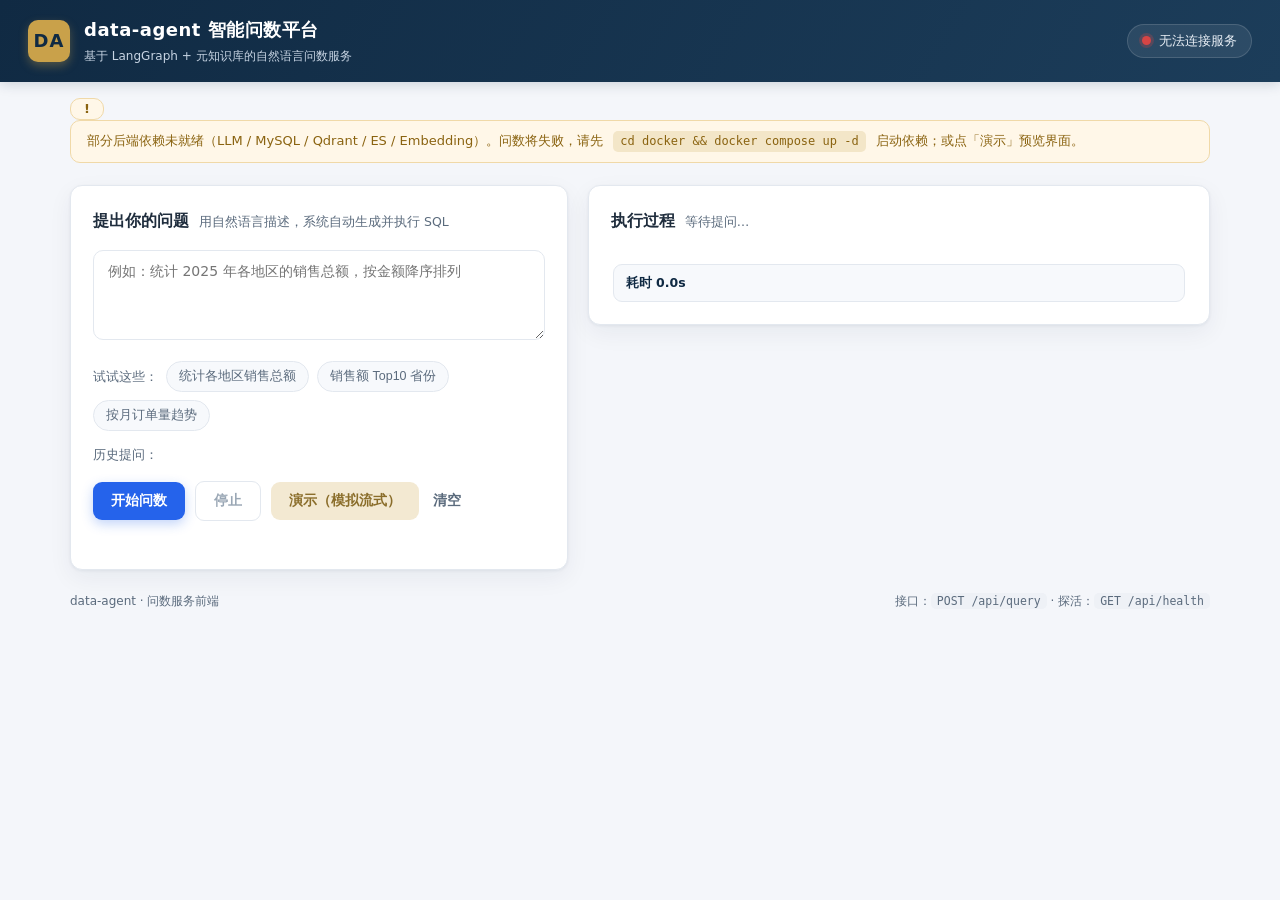
==== frontend/index.html @ 158ffd39 "feat: 前端第二轮精致化（历史/耗时/中止/导出/后端未就绪提示） 在首版问数控制台基础上新增： - 历史提问：localStorage 持久化最近 8 条，chips 一键回填，刷新不丢失 - " ====
<!DOCTYPE html>
<html lang="zh-CN">
<head>
  <meta charset="UTF-8" />
  <meta name="viewport" content="width=device-width, initial-scale=1.0" />
  <title>data-agent · 智能问数平台</title>
  <link rel="stylesheet" href="styles.css" />
</head>
<body>
  <!-- 顶栏：品牌 + 健康状态 -->
  <header class="topbar">
    <div class="brand">
      <span class="brand-mark">DA</span>
      <div class="brand-text">
        <h1>data-agent 智能问数平台</h1>
        <p>基于 LangGraph + 元知识库的自然语言问数服务</p>
      </div>
    </div>
    <div class="health" id="health" title="点击刷新依赖健康状态">
      <span class="health-dot" id="healthDot"></span>
      <span class="health-label" id="healthLabel">检测中…</span>
    </div>
  </header>

  <!-- 后端未就绪提示 -->
  <div class="backend-warn" id="backendWarn" hidden>
    <span class="bw-icon">!</span>
    <span>部分后端依赖未就绪（LLM / MySQL / Qdrant / ES / Embedding）。问数将失败，请先
      <code>cd docker &amp;&amp; docker compose up -d</code> 启动依赖；或点「演示」预览界面。</span>
  </div>

  <main class="layout">
    <!-- 左侧：问数输入 -->
    <section class="panel query-panel">
      <div class="panel-head">
        <h2>提出你的问题</h2>
        <span class="panel-sub">用自然语言描述，系统自动生成并执行 SQL</span>
      </div>

      <textarea id="queryInput" class="query-input"
        placeholder="例如：统计 2025 年各地区的销售总额，按金额降序排列"
        rows="4"></textarea>

      <div class="examples" id="examples">
        <span class="examples-title">试试这些：</span>
        <button class="chip" data-q="统计2025年各地区销售总额">统计各地区销售总额</button>
        <button class="chip" data-q="查询销售额最高的前10个省份">销售额 Top10 省份</button>
        <button class="chip" data-q="2025年每个月的订单量趋势">按月订单量趋势</button>
      </div>

      <div class="examples" id="historyBox" hidden>
        <span class="examples-title">历史提问：</span>
        <span class="chip-row" id="historyChips"></span>
      </div>

      <div class="actions">
        <button id="runBtn" class="btn btn-primary">开始问数</button>
        <button id="stopBtn" class="btn btn-stop" disabled>停止</button>
        <button id="demoBtn" class="btn btn-ghost" title="无需后端依赖，本地模拟一次完整流式过程">演示（模拟流式）</button>
        <button id="clearBtn" class="btn btn-link">清空</button>
      </div>
      <p class="hint" id="reqHint"></p>
    </section>

    <!-- 右侧：流式结果 -->
    <section class="panel result-panel">
      <div class="panel-head">
        <h2>执行过程</h2>
        <span class="panel-sub" id="phaseTag">等待提问…</span>
      </div>

      <!-- 阶段时间线 -->
      <ol class="timeline" id="timeline"></ol>

      <!-- 运行信息条：耗时 / 行数 -->
      <div class="runbar" id="runbar" hidden>
        <span id="elapsed">耗时 0.0s</span>
        <span id="rowCount"></span>
      </div>

      <!-- SQL 面板 -->
      <div class="block" id="sqlBlock" hidden>
        <div class="block-title">
          <span class="badge badge-sql">SQL</span> 生成的查询语句
          <span class="block-actions"><button class="btn btn-link btn-sm" id="copySql">复制 SQL</button></span>
        </div>
        <pre class="code"><code id="sqlCode"></code></pre>
      </div>

      <!-- 结果表格 -->
      <div class="block" id="resultBlock" hidden>
        <div class="block-title">
          <span class="badge badge-ok">结果</span> 查询结果
          <span class="block-actions">
            <button class="btn btn-link btn-sm" id="exportCsv">导出 CSV</button>
            <button class="btn btn-link btn-sm" id="exportJson">导出 JSON</button>
          </span>
        </div>
        <div class="table-wrap" id="resultTable"></div>
      </div>

      <!-- 错误提示 -->
      <div class="alert" id="errorAlert" hidden>
        <div class="alert-title" id="errorTitle">执行失败</div>
        <div class="alert-body" id="errorBody"></div>
      </div>
    </section>
  </main>

  <footer class="footer">
    <span>data-agent · 问数服务前端</span>
    <span class="footer-right">接口：<code>POST /api/query</code> · 探活：<code>GET /api/health</code></span>
  </footer>

  <script src="app.js"></script>
</body>
</html>
---- frontend/styles.css ----
/* ============================================================
   data-agent 前端样式 —— 商务风（深蓝主调 + 克制金色点缀）
   设计原则：留白充足、卡片化、层次清晰、克制的强调色
   ============================================================ */

:root {
  --navy: #102a43;          /* 深蓝主色 */
  --navy-2: #1c3d5a;
  --blue: #2563eb;          /* 链接/主操作蓝 */
  --blue-dark: #1d4fd0;
  --gold: #c9a14a;          /* 克制金色点缀 */
  --gold-soft: #f3e9d2;
  --bg: #f4f6fa;           /* 页面背景 */
  --card: #ffffff;
  --line: #e3e8ef;          /* 分隔线 */
  --text: #1f2d3d;
  --text-2: #5b6b7d;       /* 次级文字 */
  --text-3: #9aa7b5;       /* 弱文字 */
  --ok: #1f9d6b;           /* 成功绿 */
  --warn: #d98a00;         /* 警告橙 */
  --err: #d64545;          /* 错误红 */
  --radius: 12px;
  --shadow: 0 1px 3px rgba(16, 42, 67, 0.06), 0 8px 24px rgba(16, 42, 67, 0.06);
  font-family: "PingFang SC", "Microsoft YaHei", "Segoe UI", system-ui, -apple-system, sans-serif;
}

* { box-sizing: border-box; }

body {
  margin: 0;
  background: var(--bg);
  color: var(--text);
  line-height: 1.6;
  -webkit-font-smoothing: antialiased;
}

/* ---------- 顶栏 ---------- */
.topbar {
  display: flex;
  align-items: center;
  justify-content: space-between;
  padding: 16px 28px;
  background: linear-gradient(120deg, var(--navy) 0%, var(--navy-2) 100%);
  color: #fff;
  box-shadow: 0 2px 12px rgba(16, 42, 67, 0.18);
  position: sticky; top: 0; z-index: 20;
}
.brand { display: flex; align-items: center; gap: 14px; }
.brand-mark {
  width: 42px; height: 42px; border-radius: 10px;
  background: var(--gold);
  color: var(--navy);
  font-weight: 800; font-size: 18px;
  display: flex; align-items: center; justify-content: center;
  letter-spacing: 1px;
  box-shadow: 0 4px 10px rgba(201, 161, 74, 0.35);
}
.brand-text h1 { margin: 0; font-size: 18px; font-weight: 700; letter-spacing: .5px; }
.brand-text p { margin: 2px 0 0; font-size: 12px; color: #c7d4e3; }

.health {
  display: flex; align-items: center; gap: 8px;
  padding: 6px 14px; border-radius: 999px;
  background: rgba(255,255,255,0.08);
  border: 1px solid rgba(255,255,255,0.14);
  cursor: pointer; font-size: 13px; user-select: none;
  transition: background .2s;
}
.health:hover { background: rgba(255,255,255,0.14); }
.health-dot {
  width: 9px; height: 9px; border-radius: 50%;
  background: #9aa7b5; transition: background .3s;
}
.health.ok    .health-dot { background: var(--ok); box-shadow: 0 0 0 3px rgba(31,157,107,.28); }
.health.warn  .health-dot { background: var(--warn); box-shadow: 0 0 0 3px rgba(217,138,0,.25); }
.health.err   .health-dot { background: var(--err); box-shadow: 0 0 0 3px rgba(214,69,69,.25); }
.health-label { color: #e8eef5; }

/* ---------- 后端未就绪提示 ---------- */
.backend-warn {
  max-width: 1180px; margin: 16px auto 0; padding: 0 20px;
}
.backend-warn > span {
  display: flex; align-items: center; gap: 10px;
  background: #fff7e8; border: 1px solid #f0d9a8;
  color: #8a6310; border-radius: 10px;
  padding: 10px 16px; font-size: 13px;
}
.backend-warn code {
  background: #f3e6c8; padding: 1px 7px; border-radius: 5px;
  font-family: Consolas, monospace; font-size: 12px;
}
.bw-icon {
  flex: 0 0 auto; width: 20px; height: 20px; border-radius: 50%;
  background: var(--warn); color: #fff; font-weight: 800;
  display: flex; align-items: center; justify-content: center; font-size: 13px;
}

/* ---------- 布局 ---------- */
.layout {
  max-width: 1180px;
  margin: 22px auto;
  padding: 0 20px;
  display: grid;
  grid-template-columns: 1fr 1.25fr;
  gap: 20px;
  align-items: start;
}
@media (max-width: 920px) {
  .layout { grid-template-columns: 1fr; }
}

.panel {
  background: var(--card);
  border: 1px solid var(--line);
  border-radius: var(--radius);
  box-shadow: var(--shadow);
  padding: 22px;
}
.panel-head { margin-bottom: 16px; display: flex; align-items: baseline; gap: 10px; }
.panel-head h2 { margin: 0; font-size: 16px; font-weight: 700; }
.panel-sub { font-size: 12.5px; color: var(--text-2); }

/* ---------- 查询输入 ---------- */
.query-input {
  width: 100%;
  border: 1px solid var(--line);
  border-radius: 10px;
  padding: 12px 14px;
  font-size: 14px;
  resize: vertical;
  color: var(--text);
  outline: none;
  transition: border-color .2s, box-shadow .2s;
  font-family: inherit;
}
.query-input:focus {
  border-color: var(--blue);
  box-shadow: 0 0 0 3px rgba(37,99,235,.15);
}

.examples { margin: 14px 0 4px; display: flex; flex-wrap: wrap; gap: 8px; align-items: center; }
.examples-title { font-size: 12.5px; color: var(--text-2); }
.chip-row { display: flex; flex-wrap: wrap; gap: 8px; }
.chip {
  border: 1px solid var(--line);
  background: #f7f9fc;
  color: var(--text-2);
  padding: 6px 12px; border-radius: 999px;
  font-size: 12.5px; cursor: pointer;
  transition: all .15s;
}
.chip:hover { border-color: var(--blue); color: var(--blue); background: #eef3ff; }

.actions { margin-top: 16px; display: flex; align-items: center; gap: 10px; flex-wrap: wrap; }
.btn {
  border: none; border-radius: 9px; cursor: pointer;
  font-size: 14px; font-weight: 600; padding: 10px 18px;
  transition: transform .05s, background .2s, box-shadow .2s;
  font-family: inherit;
}
.btn:active { transform: translateY(1px); }
.btn-primary { background: var(--blue); color: #fff; box-shadow: 0 4px 12px rgba(37,99,235,.28); }
.btn-primary:hover { background: var(--blue-dark); }
.btn-primary:disabled { background: #9fb6e6; cursor: not-allowed; box-shadow: none; }
.btn-stop { background: #fff; color: var(--err); border: 1px solid #f0caca; }
.btn-stop:hover:not(:disabled) { background: #fdeeee; }
.btn-stop:disabled { color: var(--text-3); border-color: var(--line); cursor: not-allowed; }
.btn-ghost { background: var(--gold-soft); color: #8a6d2a; }
.btn-ghost:hover { background: #ecdcb8; }
.btn-link { background: transparent; color: var(--text-2); padding-left: 4px; padding-right: 4px; }
.btn-link:hover { color: var(--blue); }
.btn-sm { font-size: 12px; padding: 5px 10px; }

.hint { margin: 10px 0 0; font-size: 12px; color: var(--text-2); min-height: 16px; }
.hint.err { color: var(--err); }

/* ---------- 阶段时间线 ---------- */
.timeline {
  list-style: none; margin: 0 0 6px; padding: 4px 0 4px 6px;
  position: relative;
}
.timeline::before {
  content: ""; position: absolute;
  left: 14px; top: 14px; bottom: 14px;
  width: 2px; background: var(--line);
}
.step {
  position: relative;
  display: flex; align-items: center; gap: 12px;
  padding: 9px 6px;
  color: var(--text-3);
  font-size: 13.5px;
  transition: color .25s;
}
.step .dot {
  width: 16px; height: 16px; border-radius: 50%;
  background: #fff; border: 2px solid var(--line);
  z-index: 1; flex: 0 0 auto;
  transition: all .25s;
}
.step .label { flex: 1; }
.step .time { font-size: 11.5px; color: #aab4c0; }

.step.done { color: var(--text); }
.step.done .dot { background: var(--ok); border-color: var(--ok); }
.step.active { color: var(--navy); font-weight: 600; }
.step.active .dot {
  background: var(--blue); border-color: var(--blue);
  box-shadow: 0 0 0 4px rgba(37,99,235,.18);
  animation: pulse 1.1s infinite;
}
@keyframes pulse {
  0%,100% { box-shadow: 0 0 0 4px rgba(37,99,235,.18); }
  50%     { box-shadow: 0 0 0 7px rgba(37,99,235,.08); }
}
.step.error .dot { background: var(--err); border-color: var(--err); }
.step.error { color: var(--err); }

/* ---------- 运行信息条 ---------- */
.runbar {
  display: flex; gap: 16px; align-items: center;
  margin: 6px 2px 0; padding: 8px 12px;
  background: #f7f9fc; border: 1px solid var(--line); border-radius: 9px;
  font-size: 12.5px; color: var(--text-2);
}
.runbar #elapsed { font-variant-numeric: tabular-nums; font-weight: 600; color: var(--navy); }
.runbar #rowCount { color: var(--text-2); }

/* ---------- 代码 / 结果块 ---------- */
.block { margin-top: 18px; }
.block-title {
  display: flex; align-items: center; gap: 8px;
  font-size: 13.5px; font-weight: 600; margin-bottom: 8px;
}
.block-actions { margin-left: auto; }
.badge {
  font-size: 11px; font-weight: 700; padding: 2px 8px; border-radius: 6px;
  letter-spacing: .5px;
}
.badge-sql { background: #eef3ff; color: var(--blue); }
.badge-ok  { background: #e6f6ef; color: var(--ok); }

.code {
  background: #0f1f33; color: #e6edf6;
  border-radius: 10px; padding: 14px 16px;
  overflow-x: auto; font-size: 13px; line-height: 1.55;
  margin: 0;
  font-family: "JetBrains Mono", "Fira Code", Consolas, "Courier New", monospace;
}
.code code { white-space: pre; }

/* ---------- 结果表格 ---------- */
.table-wrap { overflow-x: auto; border: 1px solid var(--line); border-radius: 10px; }
table.result {
  border-collapse: collapse; width: 100%; font-size: 13px;
}
table.result th, table.result td {
  padding: 10px 14px; text-align: left;
  border-bottom: 1px solid var(--line);
  white-space: nowrap;
}
table.result th {
  background: #f7f9fc; color: var(--text-2); font-weight: 600;
  position: sticky; top: 0;
}
table.result tbody tr:hover { background: #fafbfe; }
table.result tbody tr:last-child td { border-bottom: none; }
.cell-num { text-align: right; font-variant-numeric: tabular-nums; font-weight: 600; }

/* ---------- 错误提示 ---------- */
.alert {
  margin-top: 18px;
  border: 1px solid #f2c9c9; background: #fdeeee;
  border-radius: 10px; padding: 14px 16px;
}
.alert-title { font-weight: 700; color: var(--err); margin-bottom: 4px; }
.alert-body { font-size: 13px; color: #8a3b3b; white-space: pre-wrap; }

/* ---------- 页脚 ---------- */
.footer {
  max-width: 1180px; margin: 10px auto 30px; padding: 0 20px;
  display: flex; justify-content: space-between; flex-wrap: wrap; gap: 8px;
  font-size: 12px; color: var(--text-2);
}
.footer code {
  background: #eef1f6; padding: 1px 6px; border-radius: 5px;
  font-family: Consolas, monospace; font-size: 11.5px;
}
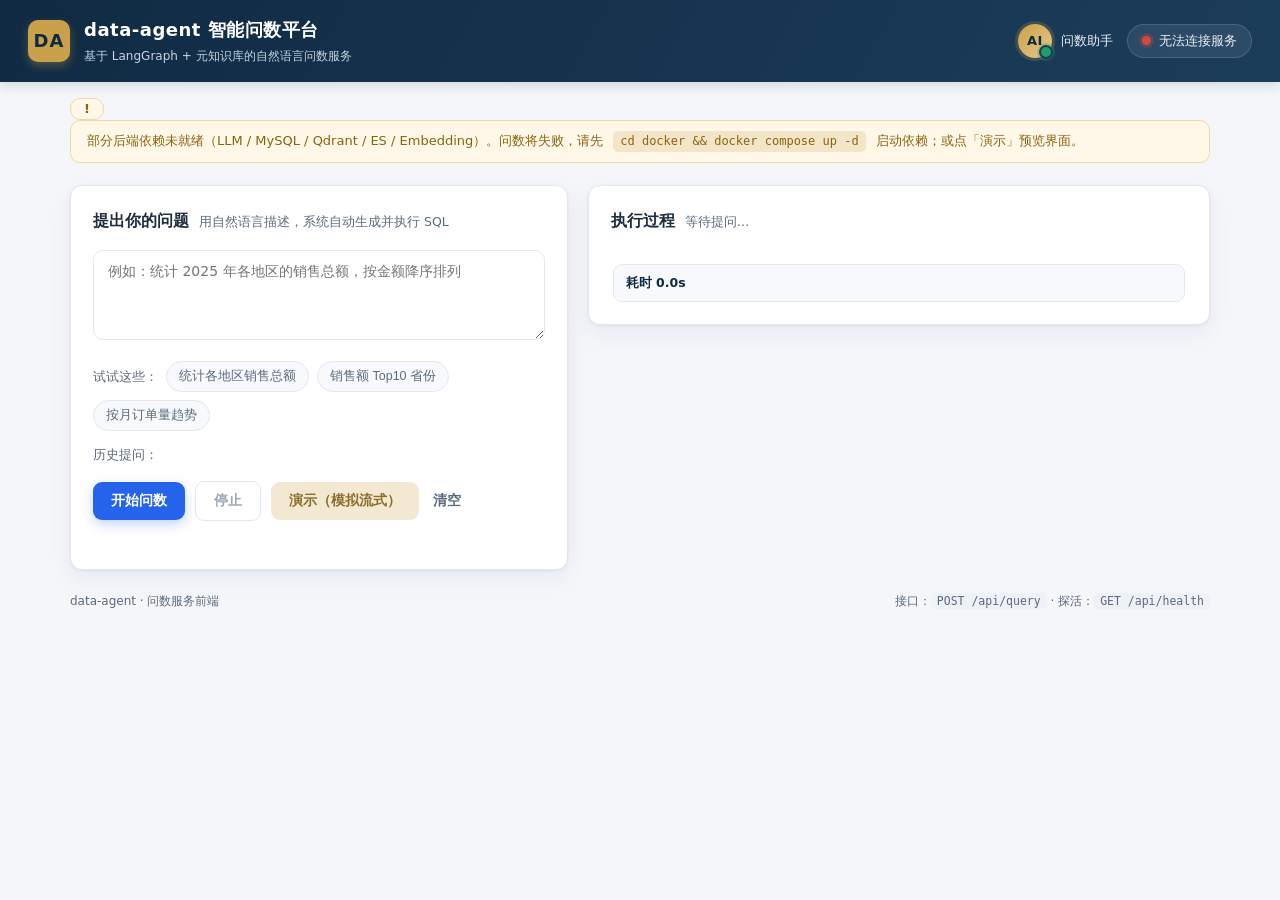
==== commit d78cb7f8: "perf/robustness: 企业级优化四线（健康防崩/耗时埋点/CI/数字人占位） A 后端健壮性：check_health 新增 _client_ok 守卫，qdrant/es/embeddi" ====
--- a/frontend/index.html
+++ b/frontend/index.html
@@ -16,9 +16,16 @@
         <p>基于 LangGraph + 元知识库的自然语言问数服务</p>
       </div>
     </div>
-    <div class="health" id="health" title="点击刷新依赖健康状态">
-      <span class="health-dot" id="healthDot"></span>
-      <span class="health-label" id="healthLabel">检测中…</span>
+    <div class="topbar-right">
+      <!-- 数字人助手占位：后续可替换为真实数字人组件（如 avatarsdk / 视频数字人） -->
+      <div class="assistant" id="assistant" title="AI 问数助手（数字人占位）">
+        <span class="assistant-avatar">AI</span>
+        <span class="assistant-text">问数助手</span>
+      </div>
+      <div class="health" id="health" title="点击刷新依赖健康状态">
+        <span class="health-dot" id="healthDot"></span>
+        <span class="health-label" id="healthLabel">检测中…</span>
+      </div>
     </div>
   </header>
 
--- a/frontend/styles.css
+++ b/frontend/styles.css
@@ -76,6 +76,35 @@
 .health.err   .health-dot { background: var(--err); box-shadow: 0 0 0 3px rgba(214,69,69,.25); }
 .health-label { color: #e8eef5; }
 
+/* ---------- 顶栏右侧组合（健康 + 数字人助手） ---------- */
+.topbar-right { display: flex; align-items: center; gap: 14px; }
+
+/* 数字人助手占位：圆形头像 + 在线脉冲点，后续可替换为真实数字人组件 */
+.assistant { display: flex; align-items: center; gap: 9px; user-select: none; }
+.assistant-avatar {
+  position: relative;
+  width: 34px; height: 34px; border-radius: 50%;
+  background: linear-gradient(135deg, var(--gold) 0%, #e7c987 100%);
+  color: var(--navy); font-weight: 800; font-size: 13px; letter-spacing: .5px;
+  display: flex; align-items: center; justify-content: center;
+  box-shadow: 0 0 0 3px rgba(201,161,74,.22);
+}
+.assistant-avatar::after {
+  content: ""; position: absolute; right: -1px; bottom: -1px;
+  width: 10px; height: 10px; border-radius: 50%;
+  background: var(--ok); border: 2px solid var(--navy-2);
+  box-shadow: 0 0 0 2px rgba(31,157,107,.3);
+  animation: livePulse 1.8s infinite;
+}
+@keyframes livePulse {
+  0%,100% { box-shadow: 0 0 0 2px rgba(31,157,107,.3); }
+  50%     { box-shadow: 0 0 0 5px rgba(31,157,107,.08); }
+}
+.assistant-text { font-size: 12.5px; color: #e8eef5; }
+@media (max-width: 560px) {
+  .assistant-text { display: none; }
+}
+
 /* ---------- 后端未就绪提示 ---------- */
 .backend-warn {
   max-width: 1180px; margin: 16px auto 0; padding: 0 20px;
@@ -201,6 +230,12 @@
 }
 .step .label { flex: 1; }
 .step .time { font-size: 11.5px; color: #aab4c0; }
+.step .dur {
+  font-size: 11px; color: var(--gold, #b8893b); font-weight: 600;
+  opacity: 0; transition: opacity .2s ease; white-space: nowrap;
+}
+.step .dur.show { opacity: 1; }
+.step.done .dur.show, .step.active .dur.show { opacity: 1; }
 
 .step.done { color: var(--text); }
 .step.done .dot { background: var(--ok); border-color: var(--ok); }
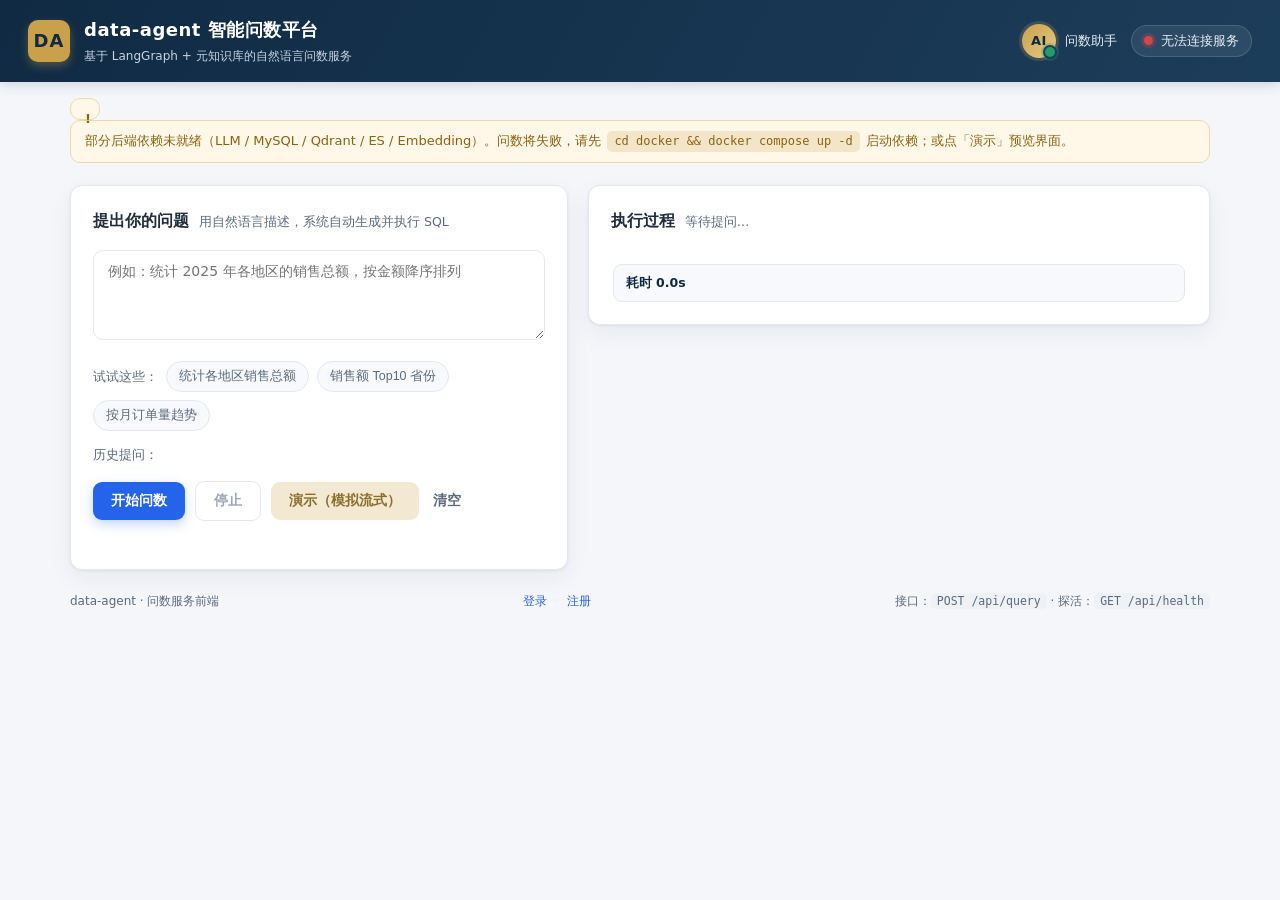
==== commit 8da0cc1f: "feat(ui): 新增商务风登录/注册页面，与控制台视觉一致 - 新建 frontend/login.html、register.html、auth.css、auth.js：左右分栏布局（左品牌展示" ====
--- a/frontend/index.html
+++ b/frontend/index.html
@@ -116,6 +116,11 @@
 
   <footer class="footer">
     <span>data-agent · 问数服务前端</span>
+    <span class="footer-auth">
+      <a class="link" href="/ui/login.html">登录</a>
+      <span class="sep">·</span>
+      <a class="link" href="/ui/register.html">注册</a>
+    </span>
     <span class="footer-right">接口：<code>POST /api/query</code> · 探活：<code>GET /api/health</code></span>
   </footer>
 
--- a/frontend/styles.css
+++ b/frontend/styles.css
@@ -60,21 +60,24 @@
 
 .health {
   display: flex; align-items: center; gap: 8px;
-  padding: 6px 14px; border-radius: 999px;
+  padding: 5px 12px; border-radius: 999px;
   background: rgba(255,255,255,0.08);
   border: 1px solid rgba(255,255,255,0.14);
-  cursor: pointer; font-size: 13px; user-select: none;
+  cursor: pointer; font-size: 12.5px; user-select: none;
   transition: background .2s;
+  white-space: nowrap;          /* 防止「服务响应超时」这类长文案在药丸内折行 */
+  flex-shrink: 0;               /* 顶栏拥挤时不被压缩 */
 }
 .health:hover { background: rgba(255,255,255,0.14); }
 .health-dot {
   width: 9px; height: 9px; border-radius: 50%;
   background: #9aa7b5; transition: background .3s;
+  flex-shrink: 0;
 }
 .health.ok    .health-dot { background: var(--ok); box-shadow: 0 0 0 3px rgba(31,157,107,.28); }
 .health.warn  .health-dot { background: var(--warn); box-shadow: 0 0 0 3px rgba(217,138,0,.25); }
 .health.err   .health-dot { background: var(--err); box-shadow: 0 0 0 3px rgba(214,69,69,.25); }
-.health-label { color: #e8eef5; }
+.health-label { color: #e8eef5; white-space: nowrap; }
 
 /* ---------- 顶栏右侧组合（健康 + 数字人助手） ---------- */
 .topbar-right { display: flex; align-items: center; gap: 14px; }
@@ -110,19 +113,25 @@
   max-width: 1180px; margin: 16px auto 0; padding: 0 20px;
 }
 .backend-warn > span {
-  display: flex; align-items: center; gap: 10px;
+  display: block;
   background: #fff7e8; border: 1px solid #f0d9a8;
   color: #8a6310; border-radius: 10px;
-  padding: 10px 16px; font-size: 13px;
+  padding: 10px 14px; font-size: 13px;
+  line-height: 1.6;
 }
 .backend-warn code {
+  display: inline-block;
   background: #f3e6c8; padding: 1px 7px; border-radius: 5px;
   font-family: Consolas, monospace; font-size: 12px;
+  white-space: nowrap; vertical-align: middle;
+  margin: 0 2px;
 }
 .bw-icon {
-  flex: 0 0 auto; width: 20px; height: 20px; border-radius: 50%;
+  display: inline-flex; vertical-align: middle;
+  width: 20px; height: 20px; border-radius: 50%;
   background: var(--warn); color: #fff; font-weight: 800;
-  display: flex; align-items: center; justify-content: center; font-size: 13px;
+  align-items: center; justify-content: center; font-size: 13px;
+  margin-right: 8px; flex: 0 0 auto;
 }
 
 /* ---------- 布局 ---------- */
@@ -131,7 +140,8 @@
   margin: 22px auto;
   padding: 0 20px;
   display: grid;
-  grid-template-columns: 1fr 1.25fr;
+  /* 双栏最小宽度保护：避免左侧输入区/右侧结果区被压到标题折行 */
+  grid-template-columns: minmax(300px, 1fr) minmax(380px, 1.25fr);
   gap: 20px;
   align-items: start;
 }
@@ -146,8 +156,11 @@
   box-shadow: var(--shadow);
   padding: 22px;
 }
-.panel-head { margin-bottom: 16px; display: flex; align-items: baseline; gap: 10px; }
-.panel-head h2 { margin: 0; font-size: 16px; font-weight: 700; }
+.panel-head {
+  margin-bottom: 16px; display: flex; align-items: baseline;
+  gap: 10px; flex-wrap: wrap;
+}
+.panel-head h2 { margin: 0; font-size: 16px; font-weight: 700; white-space: nowrap; }
 .panel-sub { font-size: 12.5px; color: var(--text-2); }
 
 /* ---------- 查询输入 ---------- */
@@ -200,6 +213,8 @@
 .btn-link { background: transparent; color: var(--text-2); padding-left: 4px; padding-right: 4px; }
 .btn-link:hover { color: var(--blue); }
 .btn-sm { font-size: 12px; padding: 5px 10px; }
+.link { color: var(--blue); text-decoration: none; transition: color .15s; }
+.link:hover { text-decoration: underline; color: var(--blue-dark); }
 
 .hint { margin: 10px 0 0; font-size: 12px; color: var(--text-2); min-height: 16px; }
 .hint.err { color: var(--err); }
@@ -310,7 +325,7 @@
   border-radius: 10px; padding: 14px 16px;
 }
 .alert-title { font-weight: 700; color: var(--err); margin-bottom: 4px; }
-.alert-body { font-size: 13px; color: #8a3b3b; white-space: pre-wrap; }
+.alert-body { font-size: 13px; color: #8a3b3b; white-space: pre-wrap; word-break: break-word; line-height: 1.55; }
 
 /* ---------- 页脚 ---------- */
 .footer {
@@ -318,6 +333,8 @@
   display: flex; justify-content: space-between; flex-wrap: wrap; gap: 8px;
   font-size: 12px; color: var(--text-2);
 }
+.footer-auth { display: inline-flex; align-items: center; gap: 8px; }
+.footer-auth .sep { color: var(--line); }
 .footer code {
   background: #eef1f6; padding: 1px 6px; border-radius: 5px;
   font-family: Consolas, monospace; font-size: 11.5px;
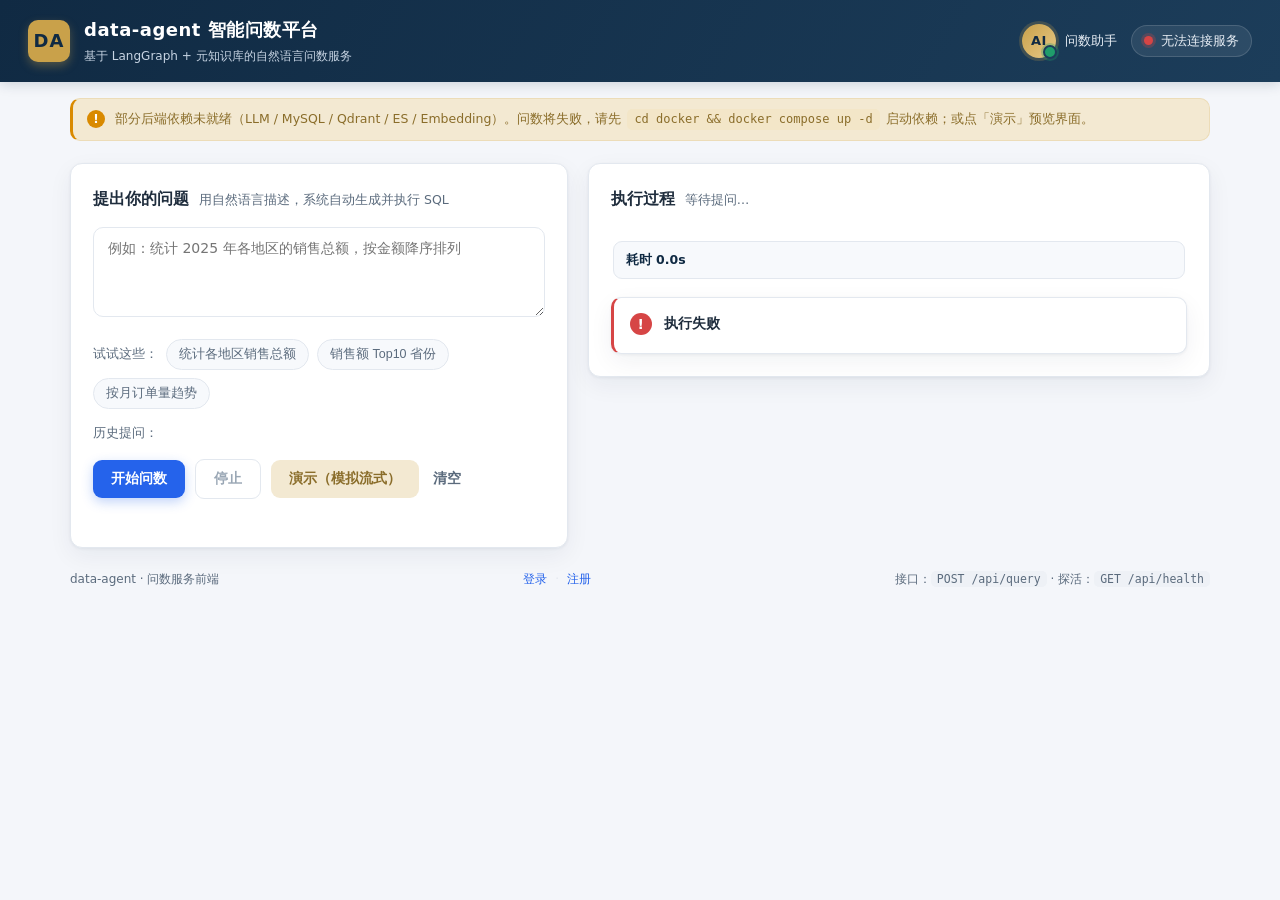
==== commit d2cce913: "refactor(frontend): 商务风精致化错误提示与后端未就绪提示 - 错误提示改为白底卡片 + 左侧细红条 + 图标 + 一句话结论，长技术细节（base_url/代理变量等）折叠为可展开" ====
--- a/frontend/index.html
+++ b/frontend/index.html
@@ -29,11 +29,13 @@
     </div>
   </header>
 
-  <!-- 后端未就绪提示 -->
+  <!-- 后端未就绪提示（轻量商务风：左侧橙条卡片 + 内联图标） -->
   <div class="backend-warn" id="backendWarn" hidden>
-    <span class="bw-icon">!</span>
-    <span>部分后端依赖未就绪（LLM / MySQL / Qdrant / ES / Embedding）。问数将失败，请先
-      <code>cd docker &amp;&amp; docker compose up -d</code> 启动依赖；或点「演示」预览界面。</span>
+    <div class="bw-inner">
+      <span class="bw-icon">!</span>
+      <span class="bw-text">部分后端依赖未就绪（LLM / MySQL / Qdrant / ES / Embedding）。问数将失败，请先
+        <code>cd docker &amp;&amp; docker compose up -d</code> 启动依赖；或点「演示」预览界面。</span>
+    </div>
   </div>
 
   <main class="layout">
@@ -106,10 +108,17 @@
         <div class="table-wrap" id="resultTable"></div>
       </div>
 
-      <!-- 错误提示 -->
+      <!-- 错误提示（精致商务风：白底卡片 + 左侧细红条 + 图标 + 一句话结论 + 可折叠技术详情） -->
       <div class="alert" id="errorAlert" hidden>
-        <div class="alert-title" id="errorTitle">执行失败</div>
-        <div class="alert-body" id="errorBody"></div>
+        <span class="alert-icon">!</span>
+        <div class="alert-main">
+          <div class="alert-title" id="errorTitle">执行失败</div>
+          <div class="alert-msg" id="errorMsg"></div>
+          <details class="alert-detail" id="errorDetail" hidden>
+            <summary>查看技术详情</summary>
+            <pre id="errorBody"></pre>
+          </details>
+        </div>
       </div>
     </section>
   </main>
--- a/frontend/styles.css
+++ b/frontend/styles.css
@@ -108,30 +108,32 @@
   .assistant-text { display: none; }
 }
 
-/* ---------- 后端未就绪提示 ---------- */
+/* ---------- 后端未就绪提示（轻量商务风） ---------- */
 .backend-warn {
   max-width: 1180px; margin: 16px auto 0; padding: 0 20px;
 }
-.backend-warn > span {
-  display: block;
-  background: #fff7e8; border: 1px solid #f0d9a8;
-  color: #8a6310; border-radius: 10px;
-  padding: 10px 14px; font-size: 13px;
-  line-height: 1.6;
-}
-.backend-warn code {
+.bw-inner {
+  display: flex; align-items: flex-start; gap: 10px;
+  background: var(--gold-soft);
+  border: 1px solid #ecdcb8;
+  border-left: 3px solid var(--warn);
+  color: #8a6d2a; border-radius: 10px;
+  padding: 10px 14px; font-size: 12.5px; line-height: 1.55;
+}
+.bw-icon {
+  flex: 0 0 auto;
+  width: 18px; height: 18px; border-radius: 50%;
+  background: var(--warn); color: #fff; font-weight: 800;
+  display: flex; align-items: center; justify-content: center; font-size: 12px;
+  margin-top: 1px;
+}
+.bw-text { flex: 1; min-width: 0; }
+.bw-text code {
   display: inline-block;
   background: #f3e6c8; padding: 1px 7px; border-radius: 5px;
   font-family: Consolas, monospace; font-size: 12px;
   white-space: nowrap; vertical-align: middle;
   margin: 0 2px;
-}
-.bw-icon {
-  display: inline-flex; vertical-align: middle;
-  width: 20px; height: 20px; border-radius: 50%;
-  background: var(--warn); color: #fff; font-weight: 800;
-  align-items: center; justify-content: center; font-size: 13px;
-  margin-right: 8px; flex: 0 0 auto;
 }
 
 /* ---------- 布局 ---------- */
@@ -318,14 +320,39 @@
 table.result tbody tr:last-child td { border-bottom: none; }
 .cell-num { text-align: right; font-variant-numeric: tabular-nums; font-weight: 600; }
 
-/* ---------- 错误提示 ---------- */
+/* ---------- 错误提示（精致商务风：白底卡片 + 左侧细红条 + 图标 + 一句话结论） ---------- */
 .alert {
   margin-top: 18px;
-  border: 1px solid #f2c9c9; background: #fdeeee;
+  display: flex; gap: 12px;
+  background: #fff;
+  border: 1px solid var(--line);
+  border-left: 3px solid var(--err);
   border-radius: 10px; padding: 14px 16px;
-}
-.alert-title { font-weight: 700; color: var(--err); margin-bottom: 4px; }
-.alert-body { font-size: 13px; color: #8a3b3b; white-space: pre-wrap; word-break: break-word; line-height: 1.55; }
+  box-shadow: var(--shadow);
+}
+.alert-icon {
+  flex: 0 0 auto;
+  width: 22px; height: 22px; border-radius: 50%;
+  background: var(--err); color: #fff; font-weight: 800;
+  display: flex; align-items: center; justify-content: center;
+  font-size: 14px; margin-top: 1px;
+}
+.alert-main { flex: 1; min-width: 0; }
+.alert-title { font-weight: 700; color: var(--text); font-size: 14px; margin-bottom: 4px; }
+.alert-msg { font-size: 13px; color: var(--text-2); line-height: 1.6; }
+.alert-detail { margin-top: 10px; }
+.alert-detail summary {
+  cursor: pointer; font-size: 12.5px; color: var(--err);
+  user-select: none; width: fit-content;
+}
+.alert-detail summary:hover { text-decoration: underline; }
+.alert-detail pre {
+  margin: 8px 0 0; padding: 10px 12px;
+  background: #fbf2f2; border: 1px solid #f0dada; border-radius: 8px;
+  font-size: 12px; line-height: 1.55; color: #8a3b3b;
+  white-space: pre-wrap; word-break: break-word;
+  font-family: Consolas, "JetBrains Mono", monospace;
+}
 
 /* ---------- 页脚 ---------- */
 .footer {
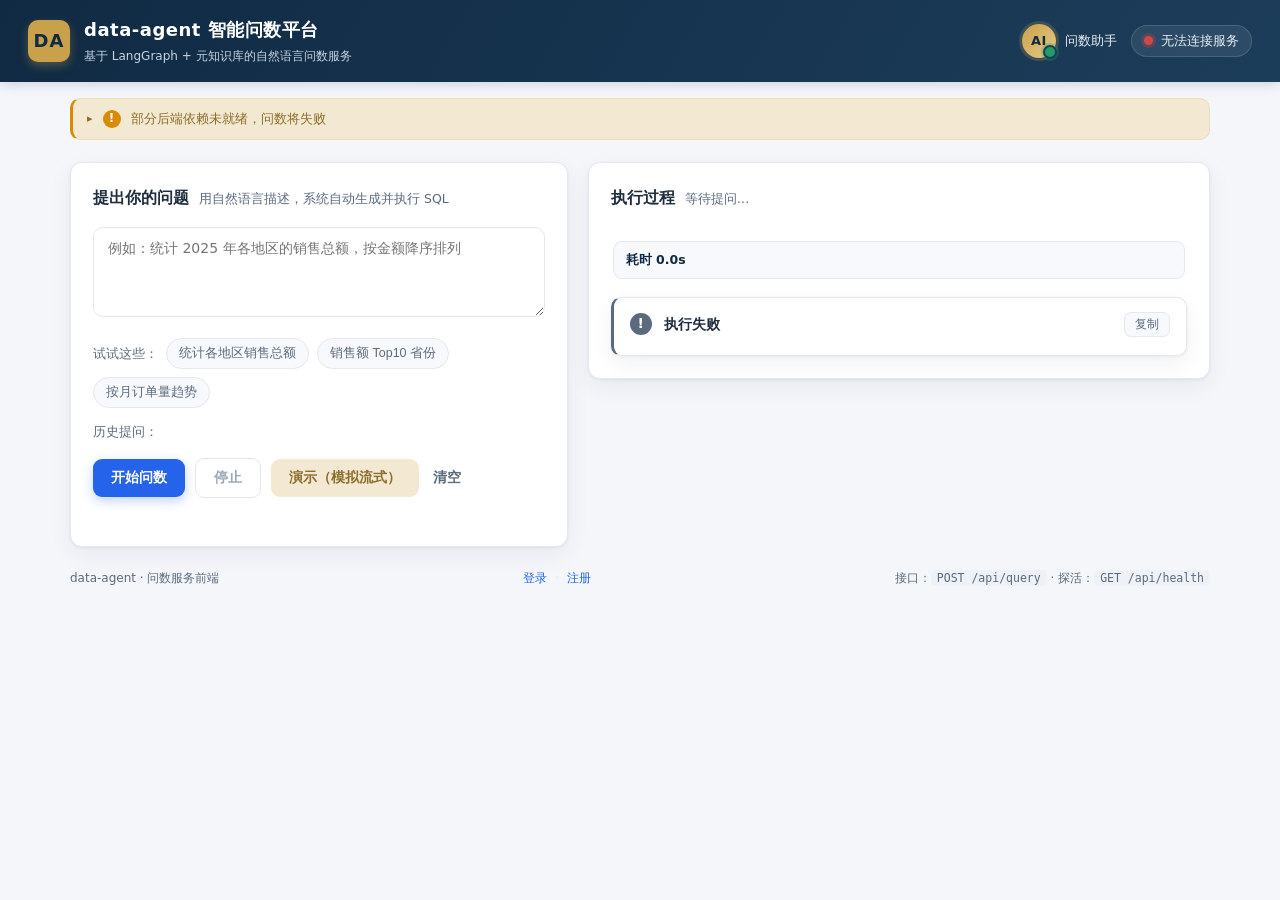
==== commit 04e6a6ac: "feat: 控制台精致化 + 真实鉴权后端 前端： - 错误提示改为冷峻商务风（中性灰细条 + 灰图标，去除刺眼红），新增「复制错误信息」按钮（含剪贴板降级方案） - 后端未就绪提示改为默认折叠的 <" ====
--- a/frontend/index.html
+++ b/frontend/index.html
@@ -29,13 +29,18 @@
     </div>
   </header>
 
-  <!-- 后端未就绪提示（轻量商务风：左侧橙条卡片 + 内联图标） -->
+  <!-- 后端未就绪提示（默认折叠：仅顶部健康药丸标黄时显示一行摘要，点击展开完整指引，减少视觉占用） -->
   <div class="backend-warn" id="backendWarn" hidden>
-    <div class="bw-inner">
-      <span class="bw-icon">!</span>
-      <span class="bw-text">部分后端依赖未就绪（LLM / MySQL / Qdrant / ES / Embedding）。问数将失败，请先
-        <code>cd docker &amp;&amp; docker compose up -d</code> 启动依赖；或点「演示」预览界面。</span>
-    </div>
+    <details class="bw-details">
+      <summary class="bw-summary">
+        <span class="bw-icon">!</span>
+        <span class="bw-summary-text">部分后端依赖未就绪，问数将失败</span>
+      </summary>
+      <div class="bw-body">
+        部分后端依赖未就绪（LLM / MySQL / Qdrant / ES / Embedding）。问数将失败，请先
+        <code>cd docker &amp;&amp; docker compose up -d</code> 启动依赖；或点「演示」预览界面。
+      </div>
+    </details>
   </div>
 
   <main class="layout">
@@ -108,11 +113,14 @@
         <div class="table-wrap" id="resultTable"></div>
       </div>
 
-      <!-- 错误提示（精致商务风：白底卡片 + 左侧细红条 + 图标 + 一句话结论 + 可折叠技术详情） -->
+      <!-- 错误提示（冷峻商务风：白底卡片 + 左侧中性细条 + 图标 + 一句话结论 + 复制 + 可折叠技术详情） -->
       <div class="alert" id="errorAlert" hidden>
         <span class="alert-icon">!</span>
         <div class="alert-main">
-          <div class="alert-title" id="errorTitle">执行失败</div>
+          <div class="alert-head">
+            <div class="alert-title" id="errorTitle">执行失败</div>
+            <button class="btn-copy" id="copyError" type="button" title="复制错误信息（便于反馈）">复制</button>
+          </div>
           <div class="alert-msg" id="errorMsg"></div>
           <details class="alert-detail" id="errorDetail" hidden>
             <summary>查看技术详情</summary>
--- a/frontend/styles.css
+++ b/frontend/styles.css
@@ -108,27 +108,39 @@
   .assistant-text { display: none; }
 }
 
-/* ---------- 后端未就绪提示（轻量商务风） ---------- */
+/* ---------- 后端未就绪提示（默认折叠，轻量商务风） ---------- */
 .backend-warn {
   max-width: 1180px; margin: 16px auto 0; padding: 0 20px;
 }
-.bw-inner {
-  display: flex; align-items: flex-start; gap: 10px;
-  background: var(--gold-soft);
+.bw-details {
   border: 1px solid #ecdcb8;
   border-left: 3px solid var(--warn);
-  color: #8a6d2a; border-radius: 10px;
-  padding: 10px 14px; font-size: 12.5px; line-height: 1.55;
-}
+  background: var(--gold-soft);
+  border-radius: 10px; overflow: hidden;
+}
+.bw-summary {
+  display: flex; align-items: center; gap: 10px;
+  padding: 10px 14px; cursor: pointer; user-select: none;
+  font-size: 12.5px; color: #8a6d2a;
+  list-style: none; /* 隐藏原生三角，使用自定义箭头 */
+}
+.bw-summary::-webkit-details-marker { display: none; }
+.bw-summary::before {
+  content: "▸"; font-size: 11px; color: #8a6d2a;
+  transition: transform .2s ease; flex: 0 0 auto;
+}
+.bw-details[open] .bw-summary::before { transform: rotate(90deg); }
 .bw-icon {
   flex: 0 0 auto;
   width: 18px; height: 18px; border-radius: 50%;
   background: var(--warn); color: #fff; font-weight: 800;
   display: flex; align-items: center; justify-content: center; font-size: 12px;
-  margin-top: 1px;
-}
-.bw-text { flex: 1; min-width: 0; }
-.bw-text code {
+}
+.bw-summary-text { flex: 1; min-width: 0; }
+.bw-body {
+  padding: 0 14px 12px 42px; font-size: 12.5px; line-height: 1.55; color: #8a6d2a;
+}
+.bw-body code {
   display: inline-block;
   background: #f3e6c8; padding: 1px 7px; border-radius: 5px;
   font-family: Consolas, monospace; font-size: 12px;
@@ -320,36 +332,46 @@
 table.result tbody tr:last-child td { border-bottom: none; }
 .cell-num { text-align: right; font-variant-numeric: tabular-nums; font-weight: 600; }
 
-/* ---------- 错误提示（精致商务风：白底卡片 + 左侧细红条 + 图标 + 一句话结论） ---------- */
+/* ---------- 错误提示（冷峻商务风：白底卡片 + 左侧中性细条 + 图标 + 一句话结论） ---------- */
 .alert {
   margin-top: 18px;
   display: flex; gap: 12px;
   background: #fff;
   border: 1px solid var(--line);
-  border-left: 3px solid var(--err);
+  border-left: 3px solid var(--text-2);   /* 中性冷峻条，替代刺眼红 */
   border-radius: 10px; padding: 14px 16px;
   box-shadow: var(--shadow);
 }
 .alert-icon {
   flex: 0 0 auto;
   width: 22px; height: 22px; border-radius: 50%;
-  background: var(--err); color: #fff; font-weight: 800;
+  background: var(--text-2); color: #fff; font-weight: 800;   /* 中性灰图标 */
   display: flex; align-items: center; justify-content: center;
   font-size: 14px; margin-top: 1px;
 }
 .alert-main { flex: 1; min-width: 0; }
-.alert-title { font-weight: 700; color: var(--text); font-size: 14px; margin-bottom: 4px; }
-.alert-msg { font-size: 13px; color: var(--text-2); line-height: 1.6; }
+.alert-head { display: flex; align-items: center; gap: 10px; }
+.alert-title { font-weight: 700; color: var(--text); font-size: 14px; }
+.btn-copy {
+  margin-left: auto;
+  border: 1px solid var(--line); background: #f7f9fc;
+  color: var(--text-2); font-size: 12px; padding: 3px 10px;
+  border-radius: 7px; cursor: pointer; transition: all .15s;
+  font-family: inherit;
+}
+.btn-copy:hover { border-color: var(--blue); color: var(--blue); background: #eef3ff; }
+.btn-copy.done { border-color: var(--ok); color: var(--ok); background: #e6f6ef; }
+.alert-msg { font-size: 13px; color: var(--text-2); line-height: 1.6; margin-top: 4px; }
 .alert-detail { margin-top: 10px; }
 .alert-detail summary {
-  cursor: pointer; font-size: 12.5px; color: var(--err);
+  cursor: pointer; font-size: 12.5px; color: var(--text-2);
   user-select: none; width: fit-content;
 }
 .alert-detail summary:hover { text-decoration: underline; }
 .alert-detail pre {
   margin: 8px 0 0; padding: 10px 12px;
-  background: #fbf2f2; border: 1px solid #f0dada; border-radius: 8px;
-  font-size: 12px; line-height: 1.55; color: #8a3b3b;
+  background: #f6f8fb; border: 1px solid var(--line); border-radius: 8px;
+  font-size: 12px; line-height: 1.55; color: var(--text-2);
   white-space: pre-wrap; word-break: break-word;
   font-family: Consolas, "JetBrains Mono", monospace;
 }
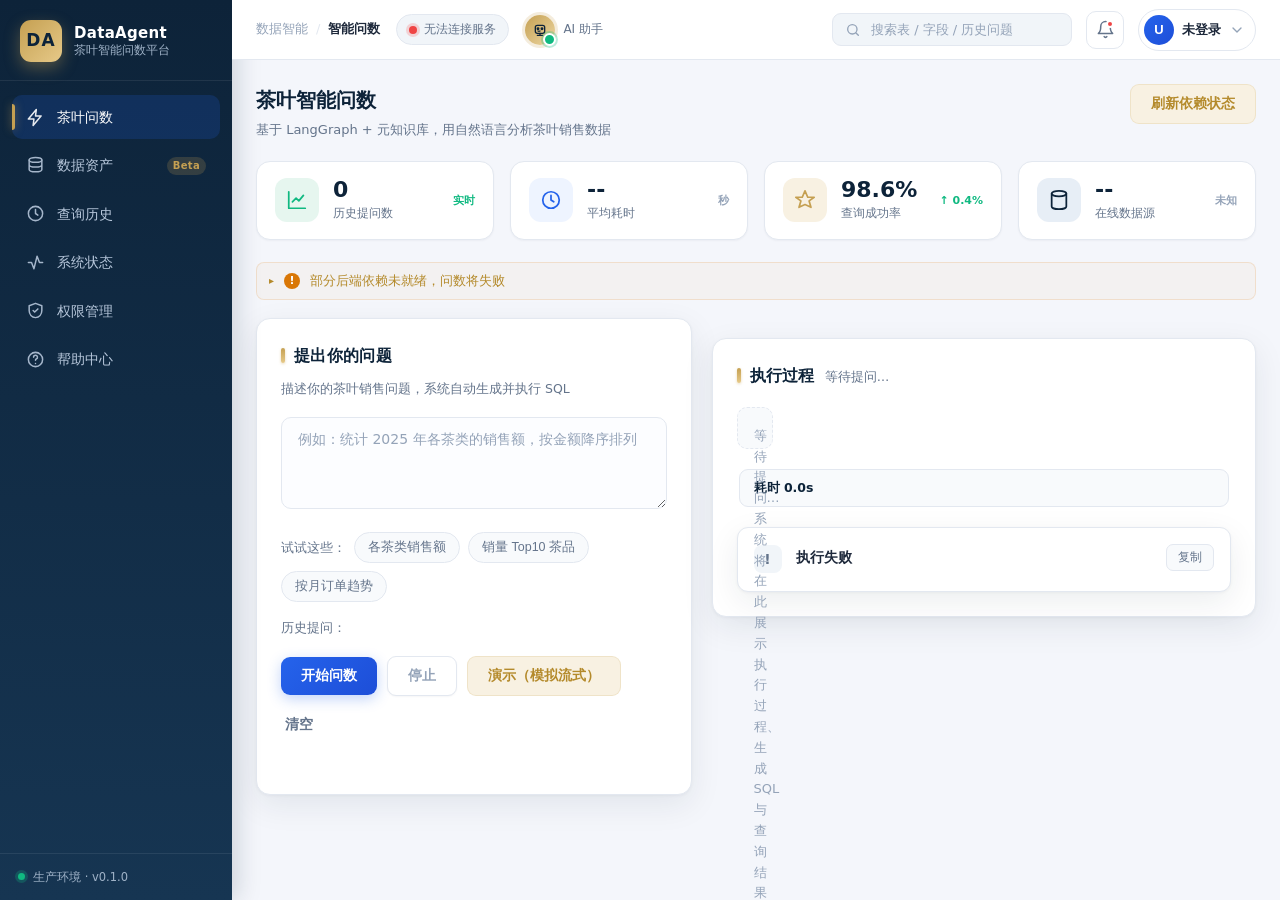
==== commit 440a7fea: "feat: 接口级审计日志（修复 request_id 缺失导致审计落盘失败）+ 前端三模块补齐 - 新增 app/core/audit.py：接口级审计（谁/何时/哪个接口/结果/耗时/IP/用户）" ====
--- a/frontend/index.html
+++ b/frontend/index.html
@@ -3,143 +3,531 @@
 <head>
   <meta charset="UTF-8" />
   <meta name="viewport" content="width=device-width, initial-scale=1.0" />
-  <title>data-agent · 智能问数平台</title>
+  <title>DataAgent · 智能问数平台</title>
   <link rel="stylesheet" href="styles.css" />
 </head>
 <body>
-  <!-- 顶栏：品牌 + 健康状态 -->
-  <header class="topbar">
-    <div class="brand">
-      <span class="brand-mark">DA</span>
-      <div class="brand-text">
-        <h1>data-agent 智能问数平台</h1>
-        <p>基于 LangGraph + 元知识库的自然语言问数服务</p>
-      </div>
-    </div>
-    <div class="topbar-right">
-      <!-- 数字人助手占位：后续可替换为真实数字人组件（如 avatarsdk / 视频数字人） -->
-      <div class="assistant" id="assistant" title="AI 问数助手（数字人占位）">
-        <span class="assistant-avatar">AI</span>
-        <span class="assistant-text">问数助手</span>
-      </div>
-      <div class="health" id="health" title="点击刷新依赖健康状态">
-        <span class="health-dot" id="healthDot"></span>
-        <span class="health-label" id="healthLabel">检测中…</span>
-      </div>
-    </div>
-  </header>
-
-  <!-- 后端未就绪提示（默认折叠：仅顶部健康药丸标黄时显示一行摘要，点击展开完整指引，减少视觉占用） -->
-  <div class="backend-warn" id="backendWarn" hidden>
-    <details class="bw-details">
-      <summary class="bw-summary">
-        <span class="bw-icon">!</span>
-        <span class="bw-summary-text">部分后端依赖未就绪，问数将失败</span>
-      </summary>
-      <div class="bw-body">
-        部分后端依赖未就绪（LLM / MySQL / Qdrant / ES / Embedding）。问数将失败，请先
-        <code>cd docker &amp;&amp; docker compose up -d</code> 启动依赖；或点「演示」预览界面。
-      </div>
-    </details>
-  </div>
-
-  <main class="layout">
-    <!-- 左侧：问数输入 -->
-    <section class="panel query-panel">
-      <div class="panel-head">
-        <h2>提出你的问题</h2>
-        <span class="panel-sub">用自然语言描述，系统自动生成并执行 SQL</span>
-      </div>
-
-      <textarea id="queryInput" class="query-input"
-        placeholder="例如：统计 2025 年各地区的销售总额，按金额降序排列"
-        rows="4"></textarea>
-
-      <div class="examples" id="examples">
-        <span class="examples-title">试试这些：</span>
-        <button class="chip" data-q="统计2025年各地区销售总额">统计各地区销售总额</button>
-        <button class="chip" data-q="查询销售额最高的前10个省份">销售额 Top10 省份</button>
-        <button class="chip" data-q="2025年每个月的订单量趋势">按月订单量趋势</button>
-      </div>
-
-      <div class="examples" id="historyBox" hidden>
-        <span class="examples-title">历史提问：</span>
-        <span class="chip-row" id="historyChips"></span>
-      </div>
-
-      <div class="actions">
-        <button id="runBtn" class="btn btn-primary">开始问数</button>
-        <button id="stopBtn" class="btn btn-stop" disabled>停止</button>
-        <button id="demoBtn" class="btn btn-ghost" title="无需后端依赖，本地模拟一次完整流式过程">演示（模拟流式）</button>
-        <button id="clearBtn" class="btn btn-link">清空</button>
-      </div>
-      <p class="hint" id="reqHint"></p>
-    </section>
-
-    <!-- 右侧：流式结果 -->
-    <section class="panel result-panel">
-      <div class="panel-head">
-        <h2>执行过程</h2>
-        <span class="panel-sub" id="phaseTag">等待提问…</span>
-      </div>
-
-      <!-- 阶段时间线 -->
-      <ol class="timeline" id="timeline"></ol>
-
-      <!-- 运行信息条：耗时 / 行数 -->
-      <div class="runbar" id="runbar" hidden>
-        <span id="elapsed">耗时 0.0s</span>
-        <span id="rowCount"></span>
-      </div>
-
-      <!-- SQL 面板 -->
-      <div class="block" id="sqlBlock" hidden>
-        <div class="block-title">
-          <span class="badge badge-sql">SQL</span> 生成的查询语句
-          <span class="block-actions"><button class="btn btn-link btn-sm" id="copySql">复制 SQL</button></span>
-        </div>
-        <pre class="code"><code id="sqlCode"></code></pre>
-      </div>
-
-      <!-- 结果表格 -->
-      <div class="block" id="resultBlock" hidden>
-        <div class="block-title">
-          <span class="badge badge-ok">结果</span> 查询结果
-          <span class="block-actions">
-            <button class="btn btn-link btn-sm" id="exportCsv">导出 CSV</button>
-            <button class="btn btn-link btn-sm" id="exportJson">导出 JSON</button>
-          </span>
-        </div>
-        <div class="table-wrap" id="resultTable"></div>
-      </div>
-
-      <!-- 错误提示（冷峻商务风：白底卡片 + 左侧中性细条 + 图标 + 一句话结论 + 复制 + 可折叠技术详情） -->
-      <div class="alert" id="errorAlert" hidden>
-        <span class="alert-icon">!</span>
-        <div class="alert-main">
-          <div class="alert-head">
-            <div class="alert-title" id="errorTitle">执行失败</div>
-            <button class="btn-copy" id="copyError" type="button" title="复制错误信息（便于反馈）">复制</button>
-          </div>
-          <div class="alert-msg" id="errorMsg"></div>
-          <details class="alert-detail" id="errorDetail" hidden>
-            <summary>查看技术详情</summary>
-            <pre id="errorBody"></pre>
-          </details>
+  <div class="app-shell">
+
+    <!-- ============ 左侧导航 ============ -->
+    <aside class="sidebar">
+      <div class="sidebar-brand">
+        <span class="brand-mark">DA</span>
+        <div class="brand-text">
+          <strong>DataAgent</strong>
+          <span>茶叶智能问数平台</span>
         </div>
       </div>
-    </section>
-  </main>
-
-  <footer class="footer">
-    <span>data-agent · 问数服务前端</span>
-    <span class="footer-auth">
-      <a class="link" href="/ui/login.html">登录</a>
-      <span class="sep">·</span>
-      <a class="link" href="/ui/register.html">注册</a>
-    </span>
-    <span class="footer-right">接口：<code>POST /api/query</code> · 探活：<code>GET /api/health</code></span>
-  </footer>
+
+      <nav class="nav" id="nav">
+        <a class="nav-item active" data-page="ask">
+          <svg viewBox="0 0 24 24" class="nav-ic"><path d="M13 2 3 14h7l-1 8 10-12h-7l1-8z"/></svg>
+          <span class="nav-label">茶叶问数</span>
+        </a>
+        <a class="nav-item" data-page="assets">
+          <svg viewBox="0 0 24 24" class="nav-ic"><ellipse cx="12" cy="5" rx="8" ry="3"/><path d="M4 5v6c0 1.7 3.6 3 8 3s8-1.3 8-3V5M4 11v6c0 1.7 3.6 3 8 3s8-1.3 8-3v-6"/></svg>
+          <span class="nav-label">数据资产</span>
+          <span class="nav-tag">Beta</span>
+        </a>
+        <a class="nav-item" data-page="history">
+          <svg viewBox="0 0 24 24" class="nav-ic"><circle cx="12" cy="12" r="9"/><path d="M12 7v5l3 2"/></svg>
+          <span class="nav-label">查询历史</span>
+        </a>
+        <a class="nav-item" data-page="status">
+          <svg viewBox="0 0 24 24" class="nav-ic"><path d="M3 12h4l3 8 4-16 3 8h4"/></svg>
+          <span class="nav-label">系统状态</span>
+        </a>
+        <a class="nav-item" data-page="rbac">
+          <svg viewBox="0 0 24 24" class="nav-ic"><path d="M12 3 4 6v6c0 5 3.4 8.5 8 9 4.6-.5 8-4 8-9V6l-8-3z"/><path d="m9 12 2 2 4-4"/></svg>
+          <span class="nav-label">权限管理</span>
+        </a>
+        <a class="nav-item" data-page="help">
+          <svg viewBox="0 0 24 24" class="nav-ic"><circle cx="12" cy="12" r="9"/><path d="M9.5 9a2.5 2.5 0 1 1 3.5 2.3c-.8.4-1 .9-1 1.7M12 17h.01"/></svg>
+          <span class="nav-label">帮助中心</span>
+        </a>
+      </nav>
+
+      <div class="sidebar-foot">
+        <div class="env-badge"><span class="env-dot"></span>生产环境 · v0.1.0</div>
+      </div>
+    </aside>
+
+    <!-- ============ 主区 ============ -->
+    <div class="main">
+
+      <!-- 顶栏 -->
+      <header class="topbar">
+        <div class="topbar-left">
+          <div class="crumb">
+            <span>数据智能</span><span class="sep">/</span><span class="cur" id="pageTitle">智能问数</span>
+          </div>
+          <div class="health" id="health" title="点击刷新依赖健康状态">
+            <span class="health-dot" id="healthDot"></span>
+            <span class="health-label" id="healthLabel">检测中…</span>
+          </div>
+          <div class="assistant" id="assistant" title="AI 问数助手（数字人占位）">
+            <span class="assistant-avatar">
+              <svg viewBox="0 0 24 24" width="16" height="16" fill="none" stroke="currentColor" stroke-width="2" stroke-linecap="round" stroke-linejoin="round">
+                <rect x="5" y="5" width="14" height="12" rx="3"></rect>
+                <circle cx="9" cy="10" r="1.2"></circle>
+                <circle cx="15" cy="10" r="1.2"></circle>
+                <path d="M9 13.5c1.5 1 3 0 3 0"></path>
+                <line x1="12" y1="17" x2="12" y2="20"></line>
+                <path d="M8 20h8"></path>
+              </svg>
+            </span>
+            <span class="assistant-text">AI 助手</span>
+          </div>
+        </div>
+
+        <div class="top-actions">
+          <div class="global-search">
+            <svg viewBox="0 0 24 24" class="search-ic"><circle cx="11" cy="11" r="7"/><path d="m20 20-3.5-3.5"/></svg>
+            <input id="globalSearch" placeholder="搜索表 / 字段 / 历史问题" />
+          </div>
+
+          <button class="icon-btn" id="bellBtn" title="通知">
+            <svg viewBox="0 0 24 24"><path d="M18 8a6 6 0 1 0-12 0c0 7-3 9-3 9h18s-3-2-3-9M13.7 21a2 2 0 0 1-3.4 0"/></svg>
+            <span class="bell-dot"></span>
+          </button>
+
+          <!-- 用户菜单 -->
+          <div class="user-menu" id="userMenu">
+            <button class="user-trigger" id="userTrigger" aria-haspopup="true">
+              <span class="avatar" id="userAvatar">U</span>
+              <span class="user-name" id="userName">未登录</span>
+              <svg viewBox="0 0 24 24" class="caret"><path d="m6 9 6 6 6-6"/></svg>
+            </button>
+            <div class="dropdown" id="userDropdown" hidden>
+              <div class="dd-head">
+                <span class="avatar lg" id="ddAvatar">U</span>
+                <div class="dd-id">
+                  <strong id="ddName">访客</strong>
+                  <span id="ddEmail"></span>
+                </div>
+              </div>
+              <a class="dd-item" href="/ui/login.html">个人中心</a>
+              <a class="dd-item" href="/ui/login.html">账号设置</a>
+              <div class="dd-divider"></div>
+              <a class="dd-item danger" id="logoutLink" href="#">退出登录</a>
+            </div>
+          </div>
+        </div>
+      </header>
+
+      <!-- 内容区 -->
+      <main class="content">
+
+        <!-- ===== 智能问数页 ===== -->
+        <section class="page" data-page="ask">
+          <div class="page-head">
+              <div class="page-titles">
+              <h1>茶叶智能问数</h1>
+              <p>基于 LangGraph + 元知识库，用自然语言分析茶叶销售数据</p>
+            </div>
+            <div class="page-actions">
+              <button class="btn btn-ghost" id="refreshBtn">刷新依赖状态</button>
+            </div>
+          </div>
+
+          <!-- KPI 指标卡 -->
+          <div class="stats">
+            <div class="stat">
+              <div class="stat-ic ok"><svg viewBox="0 0 24 24"><path d="M3 3v18h18"/><path d="m7 14 4-4 3 3 5-6"/></svg></div>
+              <div class="stat-body"><div class="stat-val" id="statQueries">--</div><div class="stat-label">历史提问数</div></div>
+              <div class="stat-trend up">实时</div>
+            </div>
+            <div class="stat">
+              <div class="stat-ic blue"><svg viewBox="0 0 24 24"><circle cx="12" cy="12" r="9"/><path d="M12 7v5l3 2"/></svg></div>
+              <div class="stat-body"><div class="stat-val" id="statLatency">--</div><div class="stat-label">平均耗时</div></div>
+              <div class="stat-trend">秒</div>
+            </div>
+            <div class="stat">
+              <div class="stat-ic gold"><svg viewBox="0 0 24 24"><path d="m12 2 3 7h7l-5.5 4 2 7L12 17l-6.5 3 2-7L2 9h7l3-7z"/></svg></div>
+              <div class="stat-body"><div class="stat-val" id="statSuccess">98.6%</div><div class="stat-label">查询成功率</div></div>
+              <div class="stat-trend up">↑ 0.4%</div>
+            </div>
+            <div class="stat">
+              <div class="stat-ic navy"><svg viewBox="0 0 24 24"><ellipse cx="12" cy="5" rx="8" ry="3"/><path d="M4 5v14c0 1.7 3.6 3 8 3s8-1.3 8-3V5"/></svg></div>
+              <div class="stat-body"><div class="stat-val" id="statDeps">--</div><div class="stat-label">在线数据源</div></div>
+              <div class="stat-trend" id="statDepsTrend">依赖</div>
+            </div>
+          </div>
+
+          <!-- 后端未就绪提示（默认折叠） -->
+          <div class="backend-warn" id="backendWarn" hidden>
+            <details class="bw-details">
+              <summary class="bw-summary">
+                <span class="bw-icon">!</span>
+                <span class="bw-summary-text">部分后端依赖未就绪，问数将失败</span>
+              </summary>
+              <div class="bw-body">
+                部分后端依赖未就绪（LLM / MySQL / Qdrant / ES / Embedding）。问数将失败，请先
+                <code>cd docker &amp;&amp; docker compose up -d</code> 启动依赖；或点「演示」预览界面。
+              </div>
+            </details>
+          </div>
+
+          <div class="layout">
+            <!-- 左侧：问数输入 -->
+            <section class="panel query-panel">
+              <div class="panel-head">
+                <h2>提出你的问题</h2>
+                <span class="panel-sub">描述你的茶叶销售问题，系统自动生成并执行 SQL</span>
+              </div>
+
+              <textarea id="queryInput" class="query-input"
+                placeholder="例如：统计 2025 年各茶类的销售额，按金额降序排列"
+                rows="4"></textarea>
+
+              <div class="examples" id="examples">
+                <span class="examples-title">试试这些：</span>
+                <button class="chip" data-q="统计2025年各茶类销售额">各茶类销售额</button>
+                <button class="chip" data-q="查询销量最高的前10款茶叶">销量 Top10 茶品</button>
+                <button class="chip" data-q="2025年每个月的茶叶订单量趋势">按月订单趋势</button>
+              </div>
+
+              <div class="examples" id="historyBox" hidden>
+                <span class="examples-title">历史提问：</span>
+                <span class="chip-row" id="historyChips"></span>
+              </div>
+
+              <div class="actions">
+                <button id="runBtn" class="btn btn-primary">开始问数</button>
+                <button id="stopBtn" class="btn btn-stop" disabled>停止</button>
+                <button id="demoBtn" class="btn btn-ghost" title="无需后端依赖，本地模拟一次完整流式过程">演示（模拟流式）</button>
+                <button id="clearBtn" class="btn btn-link">清空</button>
+              </div>
+              <p class="hint" id="reqHint"></p>
+            </section>
+
+            <!-- 右侧：流式结果 -->
+            <section class="panel result-panel">
+              <div class="panel-head">
+                <h2>执行过程</h2>
+                <span class="panel-sub" id="phaseTag">等待提问…</span>
+              </div>
+
+              <!-- 阶段时间线 -->
+              <ol class="timeline" id="timeline"></ol>
+
+              <!-- 运行信息条 -->
+              <div class="runbar" id="runbar" hidden>
+                <span id="elapsed">耗时 0.0s</span>
+                <span id="rowCount"></span>
+              </div>
+
+              <!-- SQL 面板 -->
+              <div class="block" id="sqlBlock" hidden>
+                <div class="block-title">
+                  <span class="badge badge-sql">SQL</span> 生成的查询语句
+                  <span class="block-actions"><button class="btn btn-link btn-sm" id="copySql">复制 SQL</button></span>
+                </div>
+                <pre class="code"><code id="sqlCode"></code></pre>
+              </div>
+
+              <!-- 结果表格 -->
+              <div class="block" id="resultBlock" hidden>
+                <div class="block-title">
+                  <span class="badge badge-ok">结果</span> 查询结果
+                  <span class="block-actions">
+                    <button class="btn btn-link btn-sm" id="exportCsv">导出 CSV</button>
+                    <button class="btn btn-link btn-sm" id="exportJson">导出 JSON</button>
+                  </span>
+                </div>
+                <div class="table-wrap" id="resultTable"></div>
+              </div>
+
+              <!-- 错误提示 -->
+              <div class="alert" id="errorAlert" hidden>
+                <span class="alert-icon"></span>
+                <div class="alert-main">
+                  <div class="alert-head">
+                    <div class="alert-title" id="errorTitle">执行失败</div>
+                    <button class="btn-copy" id="copyError" type="button" title="复制错误信息（便于反馈）">复制</button>
+                  </div>
+                  <div class="alert-msg" id="errorMsg"></div>
+                  <details class="alert-detail" id="errorDetail" hidden>
+                    <summary>查看技术详情</summary>
+                    <pre id="errorBody"></pre>
+                  </details>
+                </div>
+              </div>
+            </section>
+          </div>
+        </section>
+
+        <!-- ===== 其他模块占位页 ===== -->
+        <section class="page" data-page="assets" hidden>
+          <div class="page-head">
+            <div class="page-titles">
+              <h1>数据资产</h1>
+              <p>茶类目录、字段与指标元数据（元知识库）</p>
+            </div>
+            <div class="page-actions">
+              <span class="env-badge" style="background:#eef2f8;color:var(--text-2);border:none;">共 8 个茶类 · 42 个字段</span>
+            </div>
+          </div>
+
+          <!-- 子页签：茶类目录 / 字段 / 指标口径 -->
+          <div class="tabs" id="assetTabs">
+            <button class="tab active" data-tab="catalog">茶类目录</button>
+            <button class="tab" data-tab="fields">字段</button>
+            <button class="tab" data-tab="metrics">指标口径</button>
+          </div>
+
+          <!-- 茶类目录 -->
+          <div class="tab-panel" data-tab="catalog">
+            <div class="panel">
+              <div class="panel-head">
+                <h2>茶类目录</h2>
+                <span class="panel-sub">基于元知识库同步的茶叶维度</span>
+              </div>
+              <div class="table-wrap">
+                <table class="result">
+                  <thead>
+                    <tr><th>茶类</th><th>发酵类型</th><th>代表产区</th><th>年度销售额（示例）</th><th>数据状态</th></tr>
+                  </thead>
+                  <tbody>
+                    <tr><td>绿茶</td><td>不发酵</td><td>浙江·西湖</td><td class="cell-num">1,234,500</td><td><span class="badge badge-ok">已接入</span></td></tr>
+                    <tr><td>红茶</td><td>全发酵</td><td>安徽·祁门</td><td class="cell-num">1,183,200</td><td><span class="badge badge-ok">已接入</span></td></tr>
+                    <tr><td>乌龙茶</td><td>半发酵</td><td>福建·安溪</td><td class="cell-num">982,100</td><td><span class="badge badge-ok">已接入</span></td></tr>
+                    <tr><td>白茶</td><td>微发酵</td><td>福建·福鼎</td><td class="cell-num">651,800</td><td><span class="badge badge-ok">已接入</span></td></tr>
+                    <tr><td>黑茶</td><td>后发酵</td><td>湖南·安化</td><td class="cell-num">523,400</td><td><span class="badge badge-ok">已接入</span></td></tr>
+                    <tr><td>普洱</td><td>后发酵</td><td>云南·西双版纳</td><td class="cell-num">768,900</td><td><span class="badge badge-pending">待接入</span></td></tr>
+                    <tr><td>黄茶</td><td>闷黄</td><td>湖南·君山</td><td class="cell-num">287,600</td><td><span class="badge badge-pending">待接入</span></td></tr>
+                    <tr><td>花茶</td><td>再加工</td><td>福建·福州</td><td class="cell-num">412,300</td><td><span class="badge badge-ok">已接入</span></td></tr>
+                  </tbody>
+                </table>
+              </div>
+            </div>
+          </div>
+
+          <!-- 字段字典 -->
+          <div class="tab-panel" data-tab="fields" hidden>
+            <div class="panel">
+              <div class="panel-head">
+                <h2>字段字典</h2>
+                <span class="panel-sub">来自元知识库同步的事实表与维度表字段</span>
+              </div>
+              <div class="table-wrap">
+                <table class="result">
+                  <thead>
+                    <tr><th>字段名</th><th>类型</th><th>所属表</th><th>描述</th><th>示例</th></tr>
+                  </thead>
+                  <tbody>
+                    <tr><td>order_id</td><td> BIGINT</td><td>fact_order</td><td>订单唯一标识</td><td class="cell-num">10001</td></tr>
+                    <tr><td>order_date</td><td> DATE</td><td>fact_order</td><td>下单日期</td><td>2025-03-12</td></tr>
+                    <tr><td>sales_amount</td><td> DECIMAL</td><td>fact_order</td><td>销售额（元）</td><td class="cell-num">128.50</td></tr>
+                    <tr><td>quantity</td><td> INT</td><td>fact_order</td><td>销量（件）</td><td class="cell-num">3</td></tr>
+                    <tr><td>unit_price</td><td> DECIMAL</td><td>fact_order</td><td>单价（元）</td><td class="cell-num">42.80</td></tr>
+                    <tr><td>channel</td><td> VARCHAR</td><td>dim_channel</td><td>销售渠道</td><td>电商</td></tr>
+                    <tr><td>tea_category</td><td> VARCHAR</td><td>dim_tea</td><td>茶类（维度）</td><td>绿茶</td></tr>
+                    <tr><td>fermentation_type</td><td> VARCHAR</td><td>dim_tea</td><td>发酵类型</td><td>不发酵</td></tr>
+                    <tr><td>origin</td><td> VARCHAR</td><td>dim_tea</td><td>代表产区</td><td>浙江·西湖</td></tr>
+                    <tr><td>region</td><td> VARCHAR</td><td>dim_region</td><td>销售区域</td><td>华东</td></tr>
+                    <tr><td>customer_id</td><td> BIGINT</td><td>dim_customer</td><td>客户 ID</td><td class="cell-num">20023</td></tr>
+                    <tr><td>stock_qty</td><td> INT</td><td>fact_tea_stock</td><td>库存（件）</td><td class="cell-num">1200</td></tr>
+                  </tbody>
+                </table>
+              </div>
+            </div>
+          </div>
+
+          <!-- 指标口径 -->
+          <div class="tab-panel" data-tab="metrics" hidden>
+            <div class="panel">
+              <div class="panel-head">
+                <h2>指标口径</h2>
+                <span class="panel-sub">统一指标定义，确保问数口径一致</span>
+              </div>
+              <div class="table-wrap">
+                <table class="result">
+                  <thead>
+                    <tr><th>指标名称</th><th>口径定义</th><th>计算口径（SQL 片段）</th><th>单位</th><th>负责组</th></tr>
+                  </thead>
+                  <tbody>
+                    <tr><td>销售额</td><td>已支付订单销售金额合计</td><td>SUM(sales_amount)</td><td>元</td><td>数据组</td></tr>
+                    <tr><td>销量</td><td>已支付订单商品件数合计</td><td>SUM(quantity)</td><td>件</td><td>数据组</td></tr>
+                    <tr><td>客单价</td><td>销售额 / 订单数</td><td>SUM(sales_amount)/COUNT(DISTINCT order_id)</td><td>元/单</td><td>分析组</td></tr>
+                    <tr><td>销售额环比</td><td>（本期 - 上期）/ 上期</td><td>(x - lag(x)) / lag(x)</td><td>%</td><td>分析组</td></tr>
+                    <tr><td>同比增长</td><td>（本期 - 去年同期）/ 去年同期</td><td>(x - yoy(x)) / yoy(x)</td><td>%</td><td>分析组</td></tr>
+                    <tr><td>复购率</td><td>复购客户数 / 总客户数</td><td>COUNT(repurchase) / COUNT(cust)</td><td>%</td><td>分析组</td></tr>
+                    <tr><td>毛利率</td><td>（销售额 - 成本）/ 销售额</td><td>(sales - cost) / sales</td><td>%</td><td>财务组</td></tr>
+                    <tr><td>动销率</td><td>有销售 SKU 数 / 总 SKU 数</td><td>COUNT(active_sku) / COUNT(sku)</td><td>%</td><td>数据组</td></tr>
+                  </tbody>
+                </table>
+              </div>
+            </div>
+          </div>
+        </section>
+        <section class="page" data-page="history" hidden>
+          <div class="page-head">
+            <div class="page-titles">
+              <h1>查询历史</h1>
+              <p>本地保存的最近提问记录，点击可重新问数</p>
+            </div>
+            <div class="page-actions">
+              <button class="btn btn-ghost" id="clearHistoryBtn">清空历史</button>
+            </div>
+          </div>
+          <div class="panel">
+            <div class="hist-list" id="historyList"></div>
+          </div>
+        </section>
+        <section class="page" data-page="status" hidden>
+          <div class="page-head">
+            <div class="page-titles">
+              <h1>系统状态</h1>
+              <p>实时探活各下游依赖（LLM / MySQL / Qdrant / ES / Embedding）</p>
+            </div>
+            <div class="page-actions">
+              <button class="btn btn-ghost" id="statusRefresh">刷新状态</button>
+            </div>
+          </div>
+
+          <div class="status-summary" id="statusSummary">
+            <div class="ss-ic" id="ssIc"></div>
+            <div class="ss-body">
+              <div class="ss-title" id="ssTitle">检测中…</div>
+              <div class="ss-sub" id="ssSub">正在探活下游依赖</div>
+            </div>
+            <div class="ss-time" id="ssTime"></div>
+          </div>
+
+          <div class="dep-list" id="depList"></div>
+        </section>
+        <section class="page" data-page="rbac" hidden>
+          <div class="page-head">
+            <div class="page-titles">
+              <h1>权限管理</h1>
+              <p>基于角色的访问控制（RBAC）配置</p>
+            </div>
+            <div class="page-actions">
+              <span class="env-badge" style="background:#eef2f8;color:var(--text-2);border:none;">共 4 个角色 · 61 个用户</span>
+            </div>
+          </div>
+
+          <div class="panel">
+            <div class="panel-head">
+              <h2>角色列表</h2>
+              <span class="panel-sub">角色决定可访问的数据范围与操作权限</span>
+            </div>
+            <div class="table-wrap">
+              <table class="result">
+                <thead>
+                  <tr><th>角色</th><th>描述</th><th>数据权限范围</th><th>用户数</th></tr>
+                </thead>
+                <tbody>
+                  <tr><td><span class="badge badge-sql">平台管理员</span></td><td>系统配置、用户与权限管理</td><td>全部数据</td><td class="cell-num">2</td></tr>
+                  <tr><td><span class="badge badge-ok">数据分析师</span></td><td>创建问数、查看所有报表</td><td>全部数据</td><td class="cell-num">8</td></tr>
+                  <tr><td><span class="badge badge-ok">业务负责人</span></td><td>查看所辖业务线报表</td><td>指定业务线</td><td class="cell-num">15</td></tr>
+                  <tr><td><span class="badge badge-pending">只读访客</span></td><td>仅查看公开看板</td><td>公开看板</td><td class="cell-num">36</td></tr>
+                </tbody>
+              </table>
+            </div>
+          </div>
+
+          <div class="panel" style="margin-top:20px;">
+            <div class="panel-head">
+              <h2>用户列表</h2>
+              <span class="panel-sub">最近登录时间由认证服务同步</span>
+            </div>
+            <div class="table-wrap">
+              <table class="result">
+                <thead>
+                  <tr><th>用户名</th><th>姓名</th><th>角色</th><th>状态</th><th>最近登录</th></tr>
+                </thead>
+                <tbody>
+                  <tr><td>zhangwei</td><td>张伟</td><td>平台管理员</td><td><span class="badge badge-ok">正常</span></td><td>2025-10-12 09:24</td></tr>
+                  <tr><td>lina</td><td>李娜</td><td>数据分析师</td><td><span class="badge badge-ok">正常</span></td><td>2025-10-13 14:02</td></tr>
+                  <tr><td>wangfang</td><td>王芳</td><td>业务负责人</td><td><span class="badge badge-ok">正常</span></td><td>2025-10-11 18:40</td></tr>
+                  <tr><td>chenjie</td><td>陈杰</td><td>数据分析师</td><td><span class="badge badge-ok">正常</span></td><td>2025-10-10 11:15</td></tr>
+                  <tr><td>liuyang</td><td>刘洋</td><td>只读访客</td><td><span class="badge badge-pending">停用</span></td><td>2025-09-28 16:33</td></tr>
+                </tbody>
+              </table>
+            </div>
+          </div>
+        </section>
+
+        <section class="page" data-page="help" hidden>
+          <div class="page-head">
+            <div class="page-titles">
+              <h1>帮助中心</h1>
+              <p>快速上手与常见问题</p>
+            </div>
+          </div>
+
+          <div class="panel">
+            <div class="panel-head">
+              <h2>快速上手</h2>
+              <span class="panel-sub">四步开始使用茶叶智能问数</span>
+            </div>
+            <ol class="steps">
+              <li class="step">
+                <div class="step-num">1</div>
+                <div class="step-body">
+                  <strong>登录账户</strong>
+                  <span>使用平台管理员或数据分析师账号登录系统。</span>
+                </div>
+              </li>
+              <li class="step">
+                <div class="step-num">2</div>
+                <div class="step-body">
+                  <strong>描述问题</strong>
+                  <span>进入「茶叶问数」，用自然语言描述你的茶叶销售问题。</span>
+                </div>
+              </li>
+              <li class="step">
+                <div class="step-num">3</div>
+                <div class="step-body">
+                  <strong>查看结果</strong>
+                  <span>系统自动生成 SQL 并执行，右侧实时展示执行过程与结果表格。</span>
+                </div>
+              </li>
+              <li class="step">
+                <div class="step-num">4</div>
+                <div class="step-body">
+                  <strong>导出与复盘</strong>
+                  <span>将结果导出为 CSV / JSON，或在「查询历史」中一键重新提问。</span>
+                </div>
+              </li>
+            </ol>
+          </div>
+
+          <div class="panel" style="margin-top:20px;">
+            <div class="panel-head">
+              <h2>常见问题</h2>
+              <span class="panel-sub">点击展开查看解答</span>
+            </div>
+            <div class="faq">
+              <details class="faq-item">
+                <summary>问数支持哪些问题？<span class="faq-caret"></span></summary>
+                <div class="faq-body">支持对茶叶销售额、销量、订单趋势、茶类对比等结构化分析问题。系统基于元知识库自动召回相关表与字段，生成可执行的 SQL。复杂多表关联与口径类问题建议描述清楚时间范围与口径。</div>
+              </details>
+              <details class="faq-item">
+                <summary>数据安全与权限如何保障？<span class="faq-caret"></span></summary>
+                <div class="faq-body">平台采用 RBAC 角色访问控制，接口层强制鉴权（JWT），不同角色可访问的数据范围不同。所有问数请求均记录审计日志，便于溯源。</div>
+              </details>
+              <details class="faq-item">
+                <summary>后端依赖未就绪怎么办？<span class="faq-caret"></span></summary>
+                <div class="faq-body">在「系统状态」页可查看各依赖健康度。若显示异常，请先执行 <code>cd docker &amp;&amp; docker compose up -d</code> 启动依赖服务；或点击问数页的「演示」，无需后端即可预览界面。</div>
+              </details>
+              <details class="faq-item">
+                <summary>如何导出查询结果？<span class="faq-caret"></span></summary>
+                <div class="faq-body">问数完成后，在「执行过程」面板的「查询结果」区块点击「导出 CSV」或「导出 JSON」即可下载。导出文件以 BOM 编码保存，Excel 打开中文不乱码。</div>
+              </details>
+              <details class="faq-item">
+                <summary>忘记密码怎么办？<span class="faq-caret"></span></summary>
+                <div class="faq-body">请联系平台管理员（平台管理员角色）在「权限管理 - 用户列表」中重置密码。后续版本将上线自助找回密码能力。</div>
+              </details>
+            </div>
+          </div>
+        </section>
+
+      </main>
+    </div>
+  </div>
 
   <script src="app.js"></script>
 </body>
--- a/frontend/styles.css
+++ b/frontend/styles.css
@@ -1,390 +1,551 @@
 /* ============================================================
-   data-agent 前端样式 —— 商务风（深蓝主调 + 克制金色点缀）
-   设计原则：留白充足、卡片化、层次清晰、克制的强调色
+   DataAgent 前端样式 —— 企业级控制台外壳（深蓝侧栏 + 商务精致风）
+   设计原则：应用外壳（侧栏+顶栏+内容）、留白充足、卡片化、克制金点缀
    ============================================================ */
 
 :root {
-  --navy: #102a43;          /* 深蓝主色 */
-  --navy-2: #1c3d5a;
-  --blue: #2563eb;          /* 链接/主操作蓝 */
-  --blue-dark: #1d4fd0;
-  --gold: #c9a14a;          /* 克制金色点缀 */
-  --gold-soft: #f3e9d2;
-  --bg: #f4f6fa;           /* 页面背景 */
+  --navy: #0d2339;
+  --navy-2: #163552;
+  --blue: #2563eb;
+  --blue-dark: #1d4ed8;
+  --blue-soft: #eef4ff;
+  --gold: #c5a052;
+  --gold-soft: #f8f1e2;
+  --gold-warn: #b48a2b;
+  --bg: #f4f6fb;
   --card: #ffffff;
-  --line: #e3e8ef;          /* 分隔线 */
-  --text: #1f2d3d;
-  --text-2: #5b6b7d;       /* 次级文字 */
-  --text-3: #9aa7b5;       /* 弱文字 */
-  --ok: #1f9d6b;           /* 成功绿 */
-  --warn: #d98a00;         /* 警告橙 */
-  --err: #d64545;          /* 错误红 */
-  --radius: 12px;
-  --shadow: 0 1px 3px rgba(16, 42, 67, 0.06), 0 8px 24px rgba(16, 42, 67, 0.06);
+  --line: #e3e8f0;
+  --text: #1e293b;
+  --text-2: #64748b;
+  --text-3: #94a3b8;
+  --ok: #10b981;
+  --warn: #d97706;
+  --err: #ef4444;
+  --radius: 14px;
+  --shadow: 0 1px 3px rgba(13, 35, 57, 0.04), 0 10px 32px rgba(13, 35, 57, 0.08);
+  --shadow-sm: 0 1px 2px rgba(13, 35, 57, 0.04);
   font-family: "PingFang SC", "Microsoft YaHei", "Segoe UI", system-ui, -apple-system, sans-serif;
 }
 
 * { box-sizing: border-box; }
-
+html { scroll-behavior: smooth; }
 body {
   margin: 0;
   background: var(--bg);
   color: var(--text);
   line-height: 1.6;
   -webkit-font-smoothing: antialiased;
-}
-
-/* ---------- 顶栏 ---------- */
-.topbar {
-  display: flex;
-  align-items: center;
-  justify-content: space-between;
-  padding: 16px 28px;
-  background: linear-gradient(120deg, var(--navy) 0%, var(--navy-2) 100%);
-  color: #fff;
-  box-shadow: 0 2px 12px rgba(16, 42, 67, 0.18);
-  position: sticky; top: 0; z-index: 20;
-}
-.brand { display: flex; align-items: center; gap: 14px; }
+  -moz-osx-font-smoothing: grayscale;
+}
+
+/* ============ 应用外壳 ============ */
+.app-shell { display: flex; min-height: 100vh; }
+
+/* ---------- 侧边栏 ---------- */
+.sidebar {
+  width: 232px; flex: 0 0 232px;
+  background: linear-gradient(180deg, var(--navy) 0%, var(--navy-2) 100%);
+  color: #cdd9e8;
+  display: flex; flex-direction: column;
+  position: sticky; top: 0; height: 100vh;
+  box-shadow: 4px 0 24px rgba(13, 35, 57, .18);
+}
+.sidebar-brand {
+  display: flex; align-items: center; gap: 12px;
+  padding: 20px 20px 18px;
+  border-bottom: 1px solid rgba(255,255,255,.08);
+}
 .brand-mark {
-  width: 42px; height: 42px; border-radius: 10px;
-  background: var(--gold);
+  width: 42px; height: 42px; border-radius: 11px;
+  background: linear-gradient(135deg, var(--gold) 0%, #e6c988 100%);
   color: var(--navy);
-  font-weight: 800; font-size: 18px;
+  font-weight: 800; font-size: 17px;
   display: flex; align-items: center; justify-content: center;
   letter-spacing: 1px;
-  box-shadow: 0 4px 10px rgba(201, 161, 74, 0.35);
-}
-.brand-text h1 { margin: 0; font-size: 18px; font-weight: 700; letter-spacing: .5px; }
-.brand-text p { margin: 2px 0 0; font-size: 12px; color: #c7d4e3; }
-
+  box-shadow: 0 6px 16px rgba(197, 160, 82, .38);
+}
+.brand-text { display: flex; flex-direction: column; line-height: 1.2; }
+.brand-text strong { color: #fff; font-size: 15px; font-weight: 700; letter-spacing: .3px; }
+.brand-text span { color: #9fb2c7; font-size: 11.5px; margin-top: 2px; }
+
+.nav { flex: 1; padding: 14px 12px; display: flex; flex-direction: column; gap: 4px; overflow-y: auto; }
+.nav-item {
+  display: flex; align-items: center; gap: 12px;
+  padding: 11px 14px; border-radius: 10px;
+  color: #b6c6da; text-decoration: none;
+  font-size: 14px; cursor: pointer;
+  position: relative;
+  transition: background .18s, color .18s;
+  user-select: none;
+}
+.nav-item:hover { background: rgba(255,255,255,.06); color: #fff; }
+.nav-item.active { background: rgba(37,99,235,.18); color: #fff; }
+.nav-item.active::before {
+  content: ""; position: absolute; left: 0; top: 9px; bottom: 9px;
+  width: 3px; border-radius: 0 3px 3px 0;
+  background: var(--gold);
+  box-shadow: 0 0 8px rgba(197,160,82,.6);
+}
+.nav-ic {
+  width: 19px; height: 19px; flex: 0 0 auto;
+  fill: none; stroke: currentColor; stroke-width: 1.9;
+  stroke-linecap: round; stroke-linejoin: round;
+  opacity: .9;
+}
+.nav-label { flex: 1; }
+.nav-tag {
+  font-size: 10px; padding: 1px 6px; border-radius: 999px;
+  background: rgba(197,160,82,.2); color: var(--gold);
+  font-weight: 700; letter-spacing: .3px;
+}
+.sidebar-foot { padding: 14px 18px; border-top: 1px solid rgba(255,255,255,.08); }
+.env-badge {
+  display: flex; align-items: center; gap: 8px;
+  font-size: 11.5px; color: #9fb2c7;
+}
+.env-dot { width: 7px; height: 7px; border-radius: 50%; background: var(--ok); box-shadow: 0 0 0 3px rgba(16,185,129,.25); }
+
+/* ---------- 主区 ---------- */
+.main { flex: 1; display: flex; flex-direction: column; min-width: 0; }
+
+/* 顶栏 */
+.topbar {
+  height: 60px; background: #fff;
+  border-bottom: 1px solid var(--line);
+  display: flex; align-items: center; justify-content: space-between;
+  padding: 0 24px; position: sticky; top: 0; z-index: 20;
+}
+.topbar-left { display: flex; align-items: center; gap: 16px; min-width: 0; }
+.crumb { display: flex; align-items: center; gap: 8px; font-size: 13px; color: var(--text-3); white-space: nowrap; }
+.crumb .sep { color: var(--line); }
+.crumb .cur { color: var(--text); font-weight: 600; }
+.top-actions { display: flex; align-items: center; gap: 14px; }
+
+/* 健康药丸（顶栏内轻量版） */
 .health {
-  display: flex; align-items: center; gap: 8px;
+  display: flex; align-items: center; gap: 7px;
   padding: 5px 12px; border-radius: 999px;
-  background: rgba(255,255,255,0.08);
-  border: 1px solid rgba(255,255,255,0.14);
-  cursor: pointer; font-size: 12.5px; user-select: none;
-  transition: background .2s;
-  white-space: nowrap;          /* 防止「服务响应超时」这类长文案在药丸内折行 */
-  flex-shrink: 0;               /* 顶栏拥挤时不被压缩 */
-}
-.health:hover { background: rgba(255,255,255,0.14); }
-.health-dot {
-  width: 9px; height: 9px; border-radius: 50%;
-  background: #9aa7b5; transition: background .3s;
-  flex-shrink: 0;
-}
-.health.ok    .health-dot { background: var(--ok); box-shadow: 0 0 0 3px rgba(31,157,107,.28); }
-.health.warn  .health-dot { background: var(--warn); box-shadow: 0 0 0 3px rgba(217,138,0,.25); }
-.health.err   .health-dot { background: var(--err); box-shadow: 0 0 0 3px rgba(214,69,69,.25); }
-.health-label { color: #e8eef5; white-space: nowrap; }
-
-/* ---------- 顶栏右侧组合（健康 + 数字人助手） ---------- */
-.topbar-right { display: flex; align-items: center; gap: 14px; }
-
-/* 数字人助手占位：圆形头像 + 在线脉冲点，后续可替换为真实数字人组件 */
-.assistant { display: flex; align-items: center; gap: 9px; user-select: none; }
+  background: #f1f5f9; border: 1px solid var(--line);
+  cursor: pointer; font-size: 12px; user-select: none;
+  white-space: nowrap; flex-shrink: 0;
+  transition: background .2s, border-color .2s;
+}
+.health:hover { background: #eaeff5; }
+.health-dot { width: 8px; height: 8px; border-radius: 50%; background: var(--text-3); flex-shrink: 0; }
+.health.ok    .health-dot { background: var(--ok); box-shadow: 0 0 0 3px rgba(16,185,129,.22); }
+.health.warn  .health-dot { background: var(--warn); box-shadow: 0 0 0 3px rgba(217,119,6,.22); }
+.health.err   .health-dot { background: var(--err); box-shadow: 0 0 0 3px rgba(239,68,68,.2); }
+.health-label { color: var(--text-2); }
+
+/* 数字人助手（顶栏内轻量版） */
+.assistant { display: flex; align-items: center; gap: 8px; user-select: none; }
 .assistant-avatar {
-  position: relative;
-  width: 34px; height: 34px; border-radius: 50%;
-  background: linear-gradient(135deg, var(--gold) 0%, #e7c987 100%);
-  color: var(--navy); font-weight: 800; font-size: 13px; letter-spacing: .5px;
-  display: flex; align-items: center; justify-content: center;
-  box-shadow: 0 0 0 3px rgba(201,161,74,.22);
-}
+  position: relative; width: 30px; height: 30px; border-radius: 50%;
+  background: linear-gradient(135deg, var(--gold) 0%, #edd7a3 100%);
+  color: var(--navy); display: flex; align-items: center; justify-content: center;
+  box-shadow: 0 0 0 3px rgba(197,160,82,.2);
+}
+.assistant-avatar svg { stroke: var(--navy); }
 .assistant-avatar::after {
   content: ""; position: absolute; right: -1px; bottom: -1px;
-  width: 10px; height: 10px; border-radius: 50%;
-  background: var(--ok); border: 2px solid var(--navy-2);
-  box-shadow: 0 0 0 2px rgba(31,157,107,.3);
-  animation: livePulse 1.8s infinite;
+  width: 9px; height: 9px; border-radius: 50%;
+  background: var(--ok); border: 2px solid #fff;
+  box-shadow: 0 0 0 2px rgba(16,185,129,.28);
+  animation: livePulse 2s ease-in-out infinite;
 }
 @keyframes livePulse {
-  0%,100% { box-shadow: 0 0 0 2px rgba(31,157,107,.3); }
-  50%     { box-shadow: 0 0 0 5px rgba(31,157,107,.08); }
-}
-.assistant-text { font-size: 12.5px; color: #e8eef5; }
-@media (max-width: 560px) {
-  .assistant-text { display: none; }
-}
-
-/* ---------- 后端未就绪提示（默认折叠，轻量商务风） ---------- */
-.backend-warn {
-  max-width: 1180px; margin: 16px auto 0; padding: 0 20px;
-}
+  0%,100% { box-shadow: 0 0 0 2px rgba(16,185,129,.28); }
+  50%     { box-shadow: 0 0 0 5px rgba(16,185,129,.08); }
+}
+.assistant-text { font-size: 12px; color: var(--text-2); font-weight: 500; }
+@media (max-width: 720px) { .assistant-text { display: none; } }
+
+/* 全局搜索 */
+.global-search {
+  display: flex; align-items: center; gap: 8px;
+  background: #f1f5f9; border: 1px solid var(--line); border-radius: 9px;
+  padding: 7px 12px; width: 240px;
+  transition: border-color .2s, background .2s;
+}
+.global-search:focus-within { border-color: var(--blue); background: #fff; }
+.search-ic { width: 16px; height: 16px; fill: none; stroke: var(--text-3); stroke-width: 2; stroke-linecap: round; flex: 0 0 auto; }
+.global-search input { border: none; background: transparent; outline: none; font-size: 13px; color: var(--text); width: 100%; font-family: inherit; }
+.global-search input::placeholder { color: var(--text-3); }
+@media (max-width: 860px) { .global-search { display: none; } }
+
+/* 图标按钮 + 通知红点 */
+.icon-btn {
+  position: relative; width: 38px; height: 38px; border-radius: 10px;
+  border: 1px solid var(--line); background: #fff; cursor: pointer;
+  display: flex; align-items: center; justify-content: center;
+  transition: background .2s, border-color .2s;
+}
+.icon-btn:hover { background: #f1f5f9; border-color: #cbd5e1; }
+.icon-btn svg { width: 19px; height: 19px; fill: none; stroke: var(--text-2); stroke-width: 1.9; stroke-linecap: round; stroke-linejoin: round; }
+.bell-dot { position: absolute; top: 8px; right: 9px; width: 8px; height: 8px; border-radius: 50%; background: var(--err); border: 2px solid #fff; }
+
+/* 用户菜单 */
+.user-menu { position: relative; }
+.user-trigger {
+  display: flex; align-items: center; gap: 8px;
+  border: 1px solid var(--line); background: #fff; cursor: pointer;
+  padding: 5px 10px 5px 5px; border-radius: 999px;
+  transition: background .2s, border-color .2s;
+}
+.user-trigger:hover { background: #f1f5f9; border-color: #cbd5e1; }
+.avatar {
+  width: 30px; height: 30px; border-radius: 50%; flex: 0 0 auto;
+  background: linear-gradient(135deg, var(--blue) 0%, var(--blue-dark) 100%);
+  color: #fff; font-size: 13px; font-weight: 700;
+  display: flex; align-items: center; justify-content: center;
+}
+.avatar.lg { width: 40px; height: 40px; font-size: 16px; }
+.user-name { font-size: 13px; color: var(--text); font-weight: 600; max-width: 110px; overflow: hidden; text-overflow: ellipsis; white-space: nowrap; }
+.caret { width: 16px; height: 16px; fill: none; stroke: var(--text-3); stroke-width: 2; stroke-linecap: round; stroke-linejoin: round; transition: transform .2s; }
+.user-menu.open .caret { transform: rotate(180deg); }
+@media (max-width: 540px) { .user-name { display: none; } }
+
+.dropdown {
+  position: absolute; right: 0; top: calc(100% + 10px);
+  width: 220px; background: #fff; border: 1px solid var(--line);
+  border-radius: 12px; box-shadow: 0 12px 36px rgba(13,35,57,.16);
+  padding: 8px; z-index: 40;
+  animation: fadeUp .18s ease both;
+}
+.dd-head { display: flex; align-items: center; gap: 10px; padding: 8px 8px 10px; }
+.dd-id { display: flex; flex-direction: column; line-height: 1.3; min-width: 0; }
+.dd-id strong { font-size: 13.5px; color: var(--text); }
+.dd-id span { font-size: 11.5px; color: var(--text-3); overflow: hidden; text-overflow: ellipsis; white-space: nowrap; }
+.dd-item {
+  display: block; padding: 9px 10px; border-radius: 8px;
+  color: var(--text-2); text-decoration: none; font-size: 13px;
+  transition: background .15s, color .15s;
+}
+.dd-item:hover { background: #f1f5f9; color: var(--text); }
+.dd-divider { height: 1px; background: var(--line); margin: 6px 4px; }
+.dd-item.danger { color: var(--err); }
+.dd-item.danger:hover { background: #fef2f2; }
+
+/* ---------- 内容区 ---------- */
+.content { padding: 24px; flex: 1; overflow-y: auto; }
+.page.hidden, .page[hidden] { display: none; }
+.page-head {
+  display: flex; align-items: flex-start; justify-content: space-between;
+  gap: 16px; margin-bottom: 20px; flex-wrap: wrap;
+}
+.page-titles h1 { margin: 0; font-size: 20px; font-weight: 700; color: var(--navy); }
+.page-titles p { margin: 4px 0 0; font-size: 13px; color: var(--text-2); }
+.page-actions { display: flex; gap: 10px; flex-shrink: 0; }
+
+/* KPI 指标卡 */
+.stats {
+  display: grid; grid-template-columns: repeat(4, 1fr); gap: 16px;
+  margin-bottom: 22px;
+}
+@media (max-width: 980px) { .stats { grid-template-columns: repeat(2, 1fr); } }
+@media (max-width: 520px) { .stats { grid-template-columns: 1fr; } }
+.stat {
+  display: flex; align-items: center; gap: 14px;
+  background: var(--card); border: 1px solid var(--line);
+  border-radius: var(--radius); box-shadow: var(--shadow-sm);
+  padding: 16px 18px;
+  transition: box-shadow .2s, transform .2s;
+}
+.stat:hover { box-shadow: var(--shadow); transform: translateY(-2px); }
+.stat-ic {
+  width: 44px; height: 44px; border-radius: 12px; flex: 0 0 auto;
+  display: flex; align-items: center; justify-content: center;
+}
+.stat-ic svg { width: 22px; height: 22px; fill: none; stroke-width: 1.9; stroke-linecap: round; stroke-linejoin: round; }
+.stat-ic.ok   { background: #e6f6ef; } .stat-ic.ok svg { stroke: var(--ok); }
+.stat-ic.blue { background: var(--blue-soft); } .stat-ic.blue svg { stroke: var(--blue); }
+.stat-ic.gold { background: var(--gold-soft); } .stat-ic.gold svg { stroke: var(--gold); }
+.stat-ic.navy { background: #e7eef6; } .stat-ic.navy svg { stroke: var(--navy); }
+.stat-body { flex: 1; min-width: 0; }
+.stat-val { font-size: 22px; font-weight: 700; color: var(--navy); line-height: 1.1; font-variant-numeric: tabular-nums; }
+.stat-label { font-size: 12px; color: var(--text-2); margin-top: 2px; }
+.stat-trend { font-size: 11px; color: var(--text-3); flex: 0 0 auto; font-weight: 600; }
+.stat-trend.up { color: var(--ok); }
+
+/* 空状态模块页 */
+.page-empty { display: flex; align-items: center; justify-content: center; min-height: 60vh; }
+.empty { text-align: center; color: var(--text-2); }
+.empty-ic {
+  width: 72px; height: 72px; border-radius: 20px; margin: 0 auto 18px;
+  background: #eef2f8; display: flex; align-items: center; justify-content: center;
+}
+.empty-ic svg { width: 36px; height: 36px; fill: none; stroke: var(--text-3); stroke-width: 1.6; stroke-linecap: round; stroke-linejoin: round; }
+.empty h2 { margin: 0 0 6px; font-size: 17px; color: var(--text); font-weight: 700; }
+.empty p { margin: 0; font-size: 13px; }
+
+/* ---------- 后端未就绪提示（轻量集成式） ---------- */
+.backend-warn { margin: 0 0 18px; }
 .bw-details {
-  border: 1px solid #ecdcb8;
-  border-left: 3px solid var(--warn);
-  background: var(--gold-soft);
-  border-radius: 10px; overflow: hidden;
+  border: 1px solid rgba(217, 119, 6, .15);
+  background: rgba(217, 119, 6, .04);
+  border-radius: 8px; overflow: hidden;
 }
 .bw-summary {
   display: flex; align-items: center; gap: 10px;
-  padding: 10px 14px; cursor: pointer; user-select: none;
-  font-size: 12.5px; color: #8a6d2a;
-  list-style: none; /* 隐藏原生三角，使用自定义箭头 */
+  padding: 8px 12px; cursor: pointer; user-select: none;
+  font-size: 12.5px; color: var(--gold-warn);
+  list-style: none;
 }
 .bw-summary::-webkit-details-marker { display: none; }
-.bw-summary::before {
-  content: "▸"; font-size: 11px; color: #8a6d2a;
-  transition: transform .2s ease; flex: 0 0 auto;
-}
+.bw-summary::before { content: "▸"; font-size: 10px; color: var(--gold-warn); transition: transform .2s ease; flex: 0 0 auto; }
 .bw-details[open] .bw-summary::before { transform: rotate(90deg); }
-.bw-icon {
-  flex: 0 0 auto;
-  width: 18px; height: 18px; border-radius: 50%;
-  background: var(--warn); color: #fff; font-weight: 800;
-  display: flex; align-items: center; justify-content: center; font-size: 12px;
-}
+.bw-icon { flex: 0 0 auto; width: 16px; height: 16px; border-radius: 50%; background: var(--warn); color: #fff; font-weight: 800; display: flex; align-items: center; justify-content: center; font-size: 11px; }
 .bw-summary-text { flex: 1; min-width: 0; }
-.bw-body {
-  padding: 0 14px 12px 42px; font-size: 12.5px; line-height: 1.55; color: #8a6d2a;
-}
-.bw-body code {
-  display: inline-block;
-  background: #f3e6c8; padding: 1px 7px; border-radius: 5px;
-  font-family: Consolas, monospace; font-size: 12px;
-  white-space: nowrap; vertical-align: middle;
-  margin: 0 2px;
-}
-
-/* ---------- 布局 ---------- */
+.bw-body { padding: 0 14px 10px 42px; font-size: 12.5px; line-height: 1.55; color: var(--gold-warn); }
+.bw-body code { display: inline-block; background: rgba(217, 119, 6, .10); padding: 1px 7px; border-radius: 5px; font-family: Consolas, monospace; font-size: 12px; white-space: nowrap; vertical-align: middle; margin: 0 2px; }
+
+/* ---------- 问数双栏布局 ---------- */
 .layout {
-  max-width: 1180px;
-  margin: 22px auto;
-  padding: 0 20px;
+  max-width: 1280px; margin: 0 auto;
   display: grid;
-  /* 双栏最小宽度保护：避免左侧输入区/右侧结果区被压到标题折行 */
   grid-template-columns: minmax(300px, 1fr) minmax(380px, 1.25fr);
-  gap: 20px;
-  align-items: start;
-}
-@media (max-width: 920px) {
-  .layout { grid-template-columns: 1fr; }
-}
+  gap: 20px; align-items: start;
+}
+@media (max-width: 920px) { .layout { grid-template-columns: 1fr; } }
 
 .panel {
-  background: var(--card);
-  border: 1px solid var(--line);
-  border-radius: var(--radius);
-  box-shadow: var(--shadow);
-  padding: 22px;
-}
-.panel-head {
-  margin-bottom: 16px; display: flex; align-items: baseline;
-  gap: 10px; flex-wrap: wrap;
-}
-.panel-head h2 { margin: 0; font-size: 16px; font-weight: 700; white-space: nowrap; }
+  background: var(--card); border: 1px solid var(--line);
+  border-radius: var(--radius); box-shadow: var(--shadow);
+  padding: 24px; transition: box-shadow .2s, transform .2s;
+}
+.panel:hover { box-shadow: 0 1px 3px rgba(13,35,57,.04), 0 14px 40px rgba(13,35,57,.10); transform: translateY(-2px); }
+.panel-head { margin-bottom: 18px; display: flex; align-items: baseline; gap: 10px; flex-wrap: wrap; }
+.panel-head h2 { margin: 0; font-size: 16px; font-weight: 700; white-space: nowrap; color: var(--navy); position: relative; letter-spacing: .3px; }
+.panel-head h2::before { content: ""; display: inline-block; width: 4px; height: 15px; border-radius: 3px; background: linear-gradient(180deg, var(--gold), #e6c988); margin-right: 9px; vertical-align: -2px; box-shadow: 0 1px 3px rgba(197,160,82,.4); }
 .panel-sub { font-size: 12.5px; color: var(--text-2); }
 
-/* ---------- 查询输入 ---------- */
+/* 查询输入 */
 .query-input {
-  width: 100%;
-  border: 1px solid var(--line);
-  border-radius: 10px;
-  padding: 12px 14px;
-  font-size: 14px;
-  resize: vertical;
-  color: var(--text);
-  outline: none;
-  transition: border-color .2s, box-shadow .2s;
-  font-family: inherit;
-}
-.query-input:focus {
-  border-color: var(--blue);
-  box-shadow: 0 0 0 3px rgba(37,99,235,.15);
-}
-
-.examples { margin: 14px 0 4px; display: flex; flex-wrap: wrap; gap: 8px; align-items: center; }
+  width: 100%; border: 1px solid var(--line); border-radius: 10px;
+  padding: 13px 16px; font-size: 14px; resize: vertical; color: var(--text);
+  outline: none; transition: border-color .2s, box-shadow .2s; font-family: inherit;
+  background: #fcfdff;
+}
+.query-input:hover { border-color: #cbd5e1; }
+.query-input:focus { border-color: var(--blue); box-shadow: 0 0 0 3px rgba(37,99,235,.12); background: #fff; }
+.query-input::placeholder { color: var(--text-3); }
+
+.examples { margin: 16px 0 4px; display: flex; flex-wrap: wrap; gap: 8px; align-items: center; }
 .examples-title { font-size: 12.5px; color: var(--text-2); }
 .chip-row { display: flex; flex-wrap: wrap; gap: 8px; }
-.chip {
-  border: 1px solid var(--line);
-  background: #f7f9fc;
-  color: var(--text-2);
-  padding: 6px 12px; border-radius: 999px;
-  font-size: 12.5px; cursor: pointer;
-  transition: all .15s;
-}
-.chip:hover { border-color: var(--blue); color: var(--blue); background: #eef3ff; }
-
-.actions { margin-top: 16px; display: flex; align-items: center; gap: 10px; flex-wrap: wrap; }
-.btn {
-  border: none; border-radius: 9px; cursor: pointer;
-  font-size: 14px; font-weight: 600; padding: 10px 18px;
-  transition: transform .05s, background .2s, box-shadow .2s;
-  font-family: inherit;
-}
+.chip { border: 1px solid var(--line); background: #f8fafc; color: var(--text-2); padding: 6px 13px; border-radius: 999px; font-size: 12.5px; cursor: pointer; transition: all .15s; }
+.chip:hover { border-color: var(--blue); color: var(--blue); background: var(--blue-soft); box-shadow: var(--shadow-sm); transform: translateY(-1px); }
+
+.actions { margin-top: 18px; display: flex; align-items: center; gap: 10px; flex-wrap: wrap; }
+.btn { border: none; border-radius: 9px; cursor: pointer; font-size: 14px; font-weight: 600; padding: 10px 20px; transition: transform .05s, background .2s, box-shadow .2s, color .2s; font-family: inherit; }
 .btn:active { transform: translateY(1px); }
-.btn-primary { background: var(--blue); color: #fff; box-shadow: 0 4px 12px rgba(37,99,235,.28); }
-.btn-primary:hover { background: var(--blue-dark); }
-.btn-primary:disabled { background: #9fb6e6; cursor: not-allowed; box-shadow: none; }
-.btn-stop { background: #fff; color: var(--err); border: 1px solid #f0caca; }
-.btn-stop:hover:not(:disabled) { background: #fdeeee; }
-.btn-stop:disabled { color: var(--text-3); border-color: var(--line); cursor: not-allowed; }
-.btn-ghost { background: var(--gold-soft); color: #8a6d2a; }
-.btn-ghost:hover { background: #ecdcb8; }
+.btn-primary { background: linear-gradient(135deg, var(--blue) 0%, var(--blue-dark) 100%); color: #fff; box-shadow: 0 4px 14px rgba(37,99,235,.28); }
+.btn-primary:hover { background: linear-gradient(135deg, #2a6bef 0%, #1f55d8 100%); box-shadow: 0 6px 18px rgba(37,99,235,.32); transform: translateY(-1px); }
+.btn-primary:disabled { background: #a9c0f0; cursor: not-allowed; box-shadow: none; transform: none; }
+.btn-stop { background: #fff; color: var(--err); border: 1px solid #fee2e2; box-shadow: var(--shadow-sm); }
+.btn-stop:hover:not(:disabled) { background: #fef2f2; border-color: #fecaca; }
+.btn-stop:disabled { color: var(--text-3); border-color: var(--line); cursor: not-allowed; background: #fff; }
+.btn-ghost { background: var(--gold-soft); color: var(--gold-warn); border: 1px solid rgba(197,160,82,.18); }
+.btn-ghost:hover { background: #f2ead6; border-color: rgba(197,160,82,.30); transform: translateY(-1px); }
 .btn-link { background: transparent; color: var(--text-2); padding-left: 4px; padding-right: 4px; }
 .btn-link:hover { color: var(--blue); }
-.btn-sm { font-size: 12px; padding: 5px 10px; }
+.btn-sm { font-size: 12px; padding: 5px 11px; }
 .link { color: var(--blue); text-decoration: none; transition: color .15s; }
 .link:hover { text-decoration: underline; color: var(--blue-dark); }
 
 .hint { margin: 10px 0 0; font-size: 12px; color: var(--text-2); min-height: 16px; }
 .hint.err { color: var(--err); }
 
-/* ---------- 阶段时间线 ---------- */
-.timeline {
-  list-style: none; margin: 0 0 6px; padding: 4px 0 4px 6px;
-  position: relative;
-}
-.timeline::before {
-  content: ""; position: absolute;
-  left: 14px; top: 14px; bottom: 14px;
-  width: 2px; background: var(--line);
-}
-.step {
-  position: relative;
-  display: flex; align-items: center; gap: 12px;
-  padding: 9px 6px;
-  color: var(--text-3);
-  font-size: 13.5px;
-  transition: color .25s;
-}
-.step .dot {
-  width: 16px; height: 16px; border-radius: 50%;
-  background: #fff; border: 2px solid var(--line);
-  z-index: 1; flex: 0 0 auto;
-  transition: all .25s;
-}
+/* 阶段时间线 */
+.timeline { list-style: none; margin: 0 0 6px; padding: 4px 0 4px 6px; position: relative; min-height: 56px; }
+.timeline:empty::before { content: "等待提问… 系统将在此展示执行过程、生成 SQL 与查询结果"; position: absolute; left: 0; top: 0; right: 0; padding: 18px 16px; text-align: center; font-size: 13px; color: var(--text-3); background: #f8fafc; border: 1px dashed var(--line); border-radius: 10px; }
+.timeline::before { content: ""; position: absolute; left: 14px; top: 18px; bottom: 14px; width: 2px; background: var(--line); }
+.step { position: relative; display: flex; align-items: center; gap: 12px; padding: 9px 6px; color: var(--text-3); font-size: 13.5px; transition: color .25s; }
+.step .dot { width: 16px; height: 16px; border-radius: 50%; background: #fff; border: 2px solid var(--line); z-index: 1; flex: 0 0 auto; transition: all .25s; }
 .step .label { flex: 1; }
 .step .time { font-size: 11.5px; color: #aab4c0; }
-.step .dur {
-  font-size: 11px; color: var(--gold, #b8893b); font-weight: 600;
-  opacity: 0; transition: opacity .2s ease; white-space: nowrap;
-}
+.step .dur { font-size: 11px; color: var(--gold); font-weight: 600; opacity: 0; transition: opacity .2s ease; white-space: nowrap; }
 .step .dur.show { opacity: 1; }
-.step.done .dur.show, .step.active .dur.show { opacity: 1; }
-
 .step.done { color: var(--text); }
 .step.done .dot { background: var(--ok); border-color: var(--ok); }
 .step.active { color: var(--navy); font-weight: 600; }
-.step.active .dot {
-  background: var(--blue); border-color: var(--blue);
-  box-shadow: 0 0 0 4px rgba(37,99,235,.18);
-  animation: pulse 1.1s infinite;
-}
-@keyframes pulse {
-  0%,100% { box-shadow: 0 0 0 4px rgba(37,99,235,.18); }
-  50%     { box-shadow: 0 0 0 7px rgba(37,99,235,.08); }
-}
+.step.active .dot { background: var(--blue); border-color: var(--blue); box-shadow: 0 0 0 4px rgba(37,99,235,.16); animation: pulse 1.2s infinite; }
+@keyframes pulse { 0%,100% { box-shadow: 0 0 0 4px rgba(37,99,235,.16); } 50% { box-shadow: 0 0 0 7px rgba(37,99,235,.07); } }
 .step.error .dot { background: var(--err); border-color: var(--err); }
 .step.error { color: var(--err); }
 
-/* ---------- 运行信息条 ---------- */
-.runbar {
-  display: flex; gap: 16px; align-items: center;
-  margin: 6px 2px 0; padding: 8px 12px;
-  background: #f7f9fc; border: 1px solid var(--line); border-radius: 9px;
-  font-size: 12.5px; color: var(--text-2);
-}
+/* 运行信息条 */
+.runbar { display: flex; gap: 16px; align-items: center; margin: 6px 2px 0; padding: 8px 14px; background: #f8fafc; border: 1px solid var(--line); border-radius: 9px; font-size: 12.5px; color: var(--text-2); }
 .runbar #elapsed { font-variant-numeric: tabular-nums; font-weight: 600; color: var(--navy); }
 .runbar #rowCount { color: var(--text-2); }
 
-/* ---------- 代码 / 结果块 ---------- */
-.block { margin-top: 18px; }
-.block-title {
-  display: flex; align-items: center; gap: 8px;
-  font-size: 13.5px; font-weight: 600; margin-bottom: 8px;
-}
+/* 代码 / 结果块 */
+.block { margin-top: 20px; }
+.block-title { display: flex; align-items: center; gap: 8px; font-size: 13.5px; font-weight: 600; margin-bottom: 10px; }
 .block-actions { margin-left: auto; }
-.badge {
-  font-size: 11px; font-weight: 700; padding: 2px 8px; border-radius: 6px;
-  letter-spacing: .5px;
-}
-.badge-sql { background: #eef3ff; color: var(--blue); }
+.badge { font-size: 11px; font-weight: 700; padding: 2px 8px; border-radius: 6px; letter-spacing: .5px; }
+.badge-sql { background: var(--blue-soft); color: var(--blue); }
 .badge-ok  { background: #e6f6ef; color: var(--ok); }
-
-.code {
-  background: #0f1f33; color: #e6edf6;
-  border-radius: 10px; padding: 14px 16px;
-  overflow-x: auto; font-size: 13px; line-height: 1.55;
-  margin: 0;
-  font-family: "JetBrains Mono", "Fira Code", Consolas, "Courier New", monospace;
-}
+.badge-pending { background: #f3e9d2; color: var(--gold-warn); }
+.code { background: #0d2137; color: #e6edf6; border-radius: 10px; padding: 15px 17px; overflow-x: auto; font-size: 13px; line-height: 1.55; margin: 0; font-family: "JetBrains Mono", "Fira Code", Consolas, "Courier New", monospace; }
 .code code { white-space: pre; }
 
-/* ---------- 结果表格 ---------- */
+/* 结果表格 */
 .table-wrap { overflow-x: auto; border: 1px solid var(--line); border-radius: 10px; }
-table.result {
-  border-collapse: collapse; width: 100%; font-size: 13px;
-}
-table.result th, table.result td {
-  padding: 10px 14px; text-align: left;
-  border-bottom: 1px solid var(--line);
-  white-space: nowrap;
-}
-table.result th {
-  background: #f7f9fc; color: var(--text-2); font-weight: 600;
-  position: sticky; top: 0;
-}
+table.result { border-collapse: collapse; width: 100%; font-size: 13px; }
+table.result th, table.result td { padding: 10px 14px; text-align: left; border-bottom: 1px solid var(--line); white-space: nowrap; }
+table.result th { background: #f8fafc; color: var(--text-2); font-weight: 600; position: sticky; top: 0; }
 table.result tbody tr:hover { background: #fafbfe; }
 table.result tbody tr:last-child td { border-bottom: none; }
 .cell-num { text-align: right; font-variant-numeric: tabular-nums; font-weight: 600; }
 
-/* ---------- 错误提示（冷峻商务风：白底卡片 + 左侧中性细条 + 图标 + 一句话结论） ---------- */
-.alert {
-  margin-top: 18px;
-  display: flex; gap: 12px;
-  background: #fff;
-  border: 1px solid var(--line);
-  border-left: 3px solid var(--text-2);   /* 中性冷峻条，替代刺眼红 */
-  border-radius: 10px; padding: 14px 16px;
-  box-shadow: var(--shadow);
-}
-.alert-icon {
-  flex: 0 0 auto;
-  width: 22px; height: 22px; border-radius: 50%;
-  background: var(--text-2); color: #fff; font-weight: 800;   /* 中性灰图标 */
+/* 错误提示（精致冷峻风） */
+.alert { margin-top: 20px; display: flex; gap: 14px; background: #fff; border: 1px solid var(--line); border-radius: 11px; padding: 16px; box-shadow: var(--shadow); }
+.alert-icon { flex: 0 0 auto; width: 28px; height: 28px; border-radius: 8px; background: #f1f5f9; color: var(--text-2); display: flex; align-items: center; justify-content: center; margin-top: 1px; }
+.alert-icon::before { content: "!"; font-weight: 800; font-size: 14px; line-height: 1; }
+.alert-main { flex: 1; min-width: 0; }
+.alert-head { display: flex; align-items: center; gap: 10px; margin-bottom: 4px; }
+.alert-title { font-weight: 700; color: var(--text); font-size: 14px; }
+.btn-copy { margin-left: auto; border: 1px solid var(--line); background: #f8fafc; color: var(--text-2); font-size: 12px; padding: 4px 11px; border-radius: 7px; cursor: pointer; transition: all .15s; font-family: inherit; }
+.btn-copy:hover { border-color: var(--blue); color: var(--blue); background: var(--blue-soft); }
+.btn-copy.done { border-color: var(--ok); color: var(--ok); background: #e6f6ef; }
+.alert-msg { font-size: 13px; color: var(--text-2); line-height: 1.6; }
+.alert-detail { margin-top: 12px; }
+.alert-detail summary { cursor: pointer; font-size: 12.5px; color: var(--text-2); user-select: none; width: fit-content; padding: 2px 0; }
+.alert-detail summary:hover { color: var(--blue); text-decoration: underline; }
+.alert-detail pre { margin: 8px 0 0; padding: 12px 14px; background: #f8fafc; border: 1px solid var(--line); border-radius: 8px; font-size: 12px; line-height: 1.55; color: var(--text-2); white-space: pre-wrap; word-break: break-word; font-family: Consolas, "JetBrains Mono", monospace; }
+
+/* 自定义滚动条 */
+::-webkit-scrollbar { width: 10px; height: 10px; }
+::-webkit-scrollbar-thumb { background: #cdd6e3; border-radius: 999px; border: 2px solid transparent; background-clip: padding-box; }
+::-webkit-scrollbar-thumb:hover { background: #b4c0d2; border: 2px solid transparent; background-clip: padding-box; }
+::-webkit-scrollbar-track { background: transparent; }
+
+/* 动画 */
+@keyframes fadeDown { from { opacity: 0; transform: translateY(-8px); } to { opacity: 1; transform: translateY(0); } }
+@keyframes fadeUp { from { opacity: 0; transform: translateY(12px); } to { opacity: 1; transform: translateY(0); } }
+.sidebar { animation: fadeDown .5s ease both; }
+.topbar { animation: fadeDown .45s ease both; }
+.stat { animation: fadeUp .5s ease both; }
+.stat:nth-child(2) { animation-delay: .05s; }
+.stat:nth-child(3) { animation-delay: .1s; }
+.stat:nth-child(4) { animation-delay: .15s; }
+
+@media (prefers-reduced-motion: reduce) { * { animation: none !important; transition: none !important; } }
+
+/* ============ 系统状态页 ============ */
+.status-summary {
+  display: flex; align-items: center; gap: 16px;
+  background: var(--card); border: 1px solid var(--line);
+  border-radius: var(--radius); box-shadow: var(--shadow-sm);
+  padding: 18px 22px; margin-bottom: 18px;
+}
+.ss-ic { width: 48px; height: 48px; border-radius: 12px; flex: 0 0 auto; display: flex; align-items: center; justify-content: center; }
+.ss-ic svg { width: 24px; height: 24px; fill: none; stroke-width: 2; stroke-linecap: round; stroke-linejoin: round; }
+.ss-ic.ok { background: #e6f6ef; } .ss-ic.ok svg { stroke: var(--ok); }
+.ss-ic.warn { background: #fdeede; } .ss-ic.warn svg { stroke: var(--warn); }
+.ss-ic.err { background: #fef2f2; } .ss-ic.err svg { stroke: var(--err); }
+.ss-body { flex: 1; min-width: 0; }
+.ss-title { font-size: 17px; font-weight: 700; color: var(--navy); }
+.ss-sub { font-size: 13px; color: var(--text-2); margin-top: 2px; }
+.ss-time { font-size: 12px; color: var(--text-3); flex: 0 0 auto; }
+
+.dep-list { display: grid; grid-template-columns: repeat(2, 1fr); gap: 16px; }
+@media (max-width: 760px) { .dep-list { grid-template-columns: 1fr; } }
+.dep {
+  display: flex; align-items: center; gap: 14px;
+  background: var(--card); border: 1px solid var(--line); border-radius: 12px;
+  padding: 16px 18px; box-shadow: var(--shadow-sm);
+  transition: box-shadow .2s, transform .2s;
+}
+.dep:hover { box-shadow: var(--shadow); transform: translateY(-2px); }
+.dep-ic { width: 40px; height: 40px; border-radius: 10px; flex: 0 0 auto; display: flex; align-items: center; justify-content: center; background: #eef2f8; }
+.dep-ic svg { width: 20px; height: 20px; fill: none; stroke: var(--text-2); stroke-width: 1.9; stroke-linecap: round; stroke-linejoin: round; }
+.dep-body { flex: 1; min-width: 0; }
+.dep-name { font-size: 14px; font-weight: 600; color: var(--text); }
+.dep-meta { font-size: 12px; color: var(--text-2); margin-top: 2px; overflow: hidden; text-overflow: ellipsis; white-space: nowrap; }
+.dep-status { flex: 0 0 auto; display: flex; align-items: center; gap: 7px; font-size: 12.5px; font-weight: 600; }
+.dep-dot { width: 9px; height: 9px; border-radius: 50%; flex: 0 0 auto; }
+.dep-status.ok .dep-dot { background: var(--ok); box-shadow: 0 0 0 3px rgba(16,185,129,.2); }
+.dep-status.ok { color: var(--ok); }
+.dep-status.error .dep-dot { background: var(--err); box-shadow: 0 0 0 3px rgba(239,68,68,.2); }
+.dep-status.error { color: var(--err); }
+
+/* ============ 查询历史页 ============ */
+.hist-list { display: flex; flex-direction: column; gap: 10px; }
+.hist-item {
+  display: flex; align-items: center; gap: 14px;
+  padding: 13px 16px; border: 1px solid var(--line); border-radius: 10px;
+  background: #fff; transition: border-color .15s, background .15s;
+}
+.hist-item:hover { border-color: var(--blue); background: #fafcff; }
+.hist-icon { width: 34px; height: 34px; border-radius: 9px; background: var(--blue-soft); flex: 0 0 auto; display: flex; align-items: center; justify-content: center; }
+.hist-icon svg { width: 17px; height: 17px; fill: none; stroke: var(--blue); stroke-width: 1.9; stroke-linecap: round; stroke-linejoin: round; }
+.hist-text { flex: 1; min-width: 0; font-size: 13.5px; color: var(--text); overflow: hidden; text-overflow: ellipsis; white-space: nowrap; }
+.hist-actions { flex: 0 0 auto; display: flex; gap: 8px; }
+.hist-empty { text-align: center; color: var(--text-3); padding: 30px; font-size: 13px; }
+
+/* ============ 数据资产页 · 子页签 ============ */
+.tabs {
+  display: flex; gap: 4px; margin-bottom: 18px;
+  border-bottom: 1px solid var(--line); padding-bottom: 0;
+}
+.tab {
+  appearance: none; border: none; background: transparent; cursor: pointer;
+  font-family: inherit; font-size: 14px; font-weight: 600;
+  color: var(--text-2); padding: 9px 16px; border-radius: 9px 9px 0 0;
+  position: relative; transition: color .18s, background .18s;
+  margin-bottom: -1px;
+}
+.tab:hover { color: var(--navy); background: #f1f5f9; }
+.tab.active { color: var(--blue); background: transparent; }
+.tab.active::after {
+  content: ""; position: absolute; left: 12px; right: 12px; bottom: -1px;
+  height: 2px; border-radius: 2px; background: var(--blue);
+  box-shadow: 0 0 6px rgba(37,99,235,.4);
+}
+.tab-panel { animation: fadeUp .25s ease both; }
+
+/* ============ 权限管理 / 帮助中心 通用卡片间距 ============ */
+.panel + .panel { margin-top: 20px; }
+
+/* 快速上手 步骤 */
+.steps { list-style: none; margin: 0; padding: 0; display: flex; flex-direction: column; gap: 18px; counter-reset: step; }
+.step { display: flex; align-items: flex-start; gap: 16px; }
+.step-num {
+  flex: 0 0 auto; width: 32px; height: 32px; border-radius: 50%;
+  background: linear-gradient(135deg, var(--blue) 0%, var(--blue-dark) 100%);
+  color: #fff; font-weight: 700; font-size: 15px;
   display: flex; align-items: center; justify-content: center;
-  font-size: 14px; margin-top: 1px;
-}
-.alert-main { flex: 1; min-width: 0; }
-.alert-head { display: flex; align-items: center; gap: 10px; }
-.alert-title { font-weight: 700; color: var(--text); font-size: 14px; }
-.btn-copy {
-  margin-left: auto;
-  border: 1px solid var(--line); background: #f7f9fc;
-  color: var(--text-2); font-size: 12px; padding: 3px 10px;
-  border-radius: 7px; cursor: pointer; transition: all .15s;
-  font-family: inherit;
-}
-.btn-copy:hover { border-color: var(--blue); color: var(--blue); background: #eef3ff; }
-.btn-copy.done { border-color: var(--ok); color: var(--ok); background: #e6f6ef; }
-.alert-msg { font-size: 13px; color: var(--text-2); line-height: 1.6; margin-top: 4px; }
-.alert-detail { margin-top: 10px; }
-.alert-detail summary {
-  cursor: pointer; font-size: 12.5px; color: var(--text-2);
-  user-select: none; width: fit-content;
-}
-.alert-detail summary:hover { text-decoration: underline; }
-.alert-detail pre {
-  margin: 8px 0 0; padding: 10px 12px;
-  background: #f6f8fb; border: 1px solid var(--line); border-radius: 8px;
-  font-size: 12px; line-height: 1.55; color: var(--text-2);
-  white-space: pre-wrap; word-break: break-word;
-  font-family: Consolas, "JetBrains Mono", monospace;
-}
-
-/* ---------- 页脚 ---------- */
-.footer {
-  max-width: 1180px; margin: 10px auto 30px; padding: 0 20px;
-  display: flex; justify-content: space-between; flex-wrap: wrap; gap: 8px;
-  font-size: 12px; color: var(--text-2);
-}
-.footer-auth { display: inline-flex; align-items: center; gap: 8px; }
-.footer-auth .sep { color: var(--line); }
-.footer code {
-  background: #eef1f6; padding: 1px 6px; border-radius: 5px;
-  font-family: Consolas, monospace; font-size: 11.5px;
-}
+  box-shadow: 0 4px 12px rgba(37,99,235,.28);
+}
+.step:not(:last-child) .step-num::after {
+  content: ""; position: absolute; margin-top: 38px; margin-left: -15px;
+  width: 2px; height: 18px; background: var(--line);
+}
+.step-body { flex: 1; padding-top: 2px; }
+.step-body strong { display: block; font-size: 14.5px; color: var(--navy); font-weight: 700; }
+.step-body span { font-size: 13px; color: var(--text-2); margin-top: 2px; line-height: 1.55; display: block; }
+
+/* FAQ 折叠 */
+.faq { display: flex; flex-direction: column; gap: 10px; }
+.faq-item {
+  border: 1px solid var(--line); border-radius: 11px; background: #fff;
+  overflow: hidden; transition: border-color .2s, box-shadow .2s;
+}
+.faq-item[open] { border-color: rgba(37,99,235,.3); box-shadow: var(--shadow-sm); }
+.faq-item summary {
+  list-style: none; cursor: pointer; user-select: none;
+  display: flex; align-items: center; justify-content: space-between; gap: 12px;
+  padding: 14px 18px; font-size: 14px; font-weight: 600; color: var(--navy);
+}
+.faq-item summary::-webkit-details-marker { display: none; }
+.faq-caret { flex: 0 0 auto; width: 18px; height: 18px; position: relative; transition: transform .2s; }
+.faq-caret::before, .faq-caret::after {
+  content: ""; position: absolute; background: var(--text-3); border-radius: 2px;
+}
+.faq-caret::before { left: 4px; right: 4px; top: 8px; height: 2px; }
+.faq-caret::after { top: 4px; bottom: 4px; left: 8px; width: 2px; transition: opacity .2s; }
+.faq-item[open] .faq-caret::after { opacity: 0; }
+.faq-body { padding: 0 18px 16px; font-size: 13px; color: var(--text-2); line-height: 1.7; }
+.faq-body code { display: inline-block; background: #f1f5f9; padding: 1px 7px; border-radius: 5px; font-family: Consolas, monospace; font-size: 12px; color: var(--navy); }
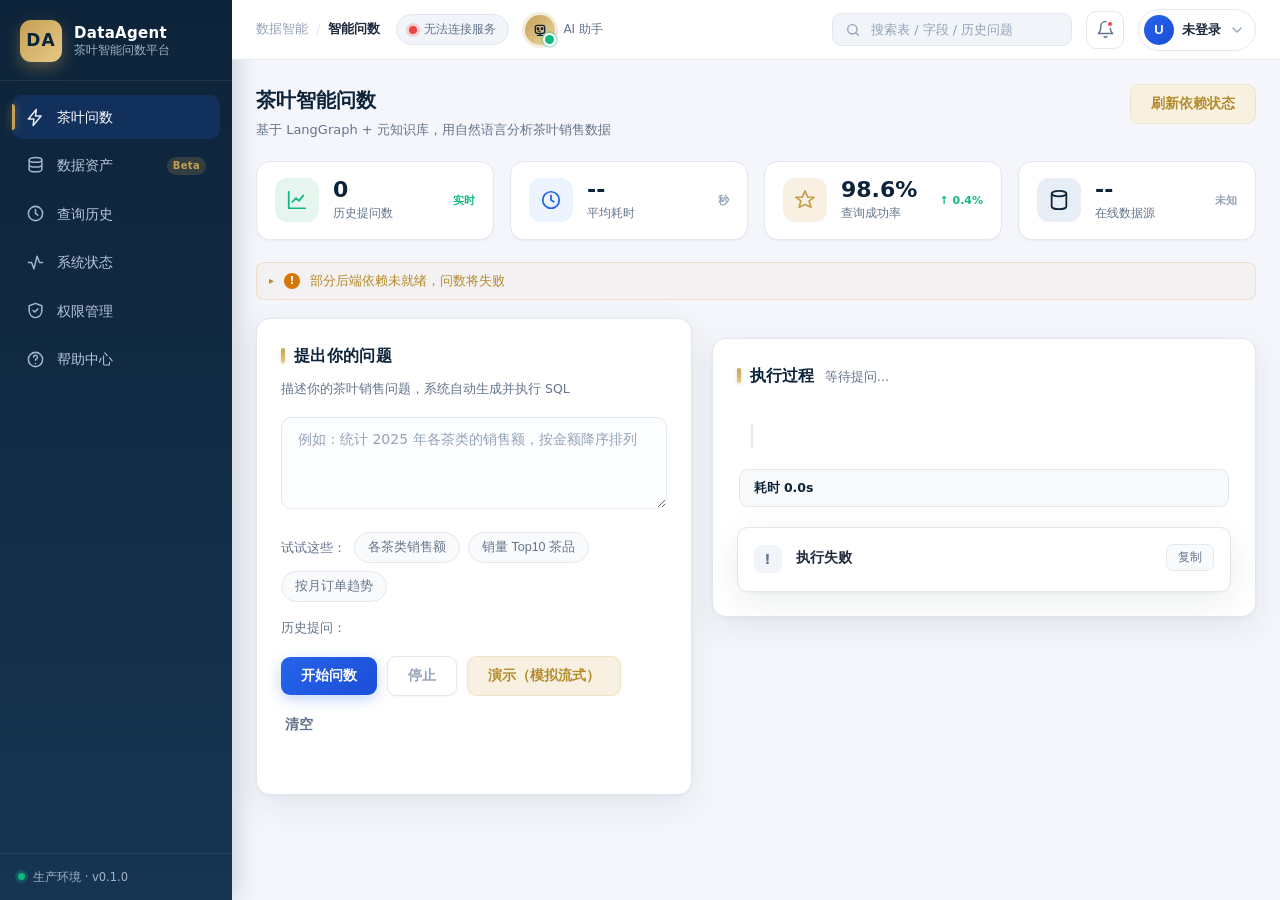
==== commit 41625297: "refactor(ui): 权限管理用户列表更真实（25人/部门/邮箱/工具栏/分页）" ====
--- a/frontend/index.html
+++ b/frontend/index.html
@@ -404,7 +404,7 @@
               <p>基于角色的访问控制（RBAC）配置</p>
             </div>
             <div class="page-actions">
-              <span class="env-badge" style="background:#eef2f8;color:var(--text-2);border:none;">共 4 个角色 · 61 个用户</span>
+              <span class="env-badge" style="background:#eef2f8;color:var(--text-2);border:none;">共 4 个角色 · 25 个用户</span>
             </div>
           </div>
 
@@ -420,9 +420,9 @@
                 </thead>
                 <tbody>
                   <tr><td><span class="badge badge-sql">平台管理员</span></td><td>系统配置、用户与权限管理</td><td>全部数据</td><td class="cell-num">2</td></tr>
-                  <tr><td><span class="badge badge-ok">数据分析师</span></td><td>创建问数、查看所有报表</td><td>全部数据</td><td class="cell-num">8</td></tr>
-                  <tr><td><span class="badge badge-ok">业务负责人</span></td><td>查看所辖业务线报表</td><td>指定业务线</td><td class="cell-num">15</td></tr>
-                  <tr><td><span class="badge badge-pending">只读访客</span></td><td>仅查看公开看板</td><td>公开看板</td><td class="cell-num">36</td></tr>
+                  <tr><td><span class="badge badge-ok">数据分析师</span></td><td>创建问数、查看所有报表</td><td>全部数据</td><td class="cell-num">5</td></tr>
+                  <tr><td><span class="badge badge-ok">业务负责人</span></td><td>查看所辖业务线报表</td><td>指定业务线</td><td class="cell-num">8</td></tr>
+                  <tr><td><span class="badge badge-pending">只读访客</span></td><td>仅查看公开看板</td><td>公开看板</td><td class="cell-num">10</td></tr>
                 </tbody>
               </table>
             </div>
@@ -431,21 +431,72 @@
           <div class="panel" style="margin-top:20px;">
             <div class="panel-head">
               <h2>用户列表</h2>
-              <span class="panel-sub">最近登录时间由认证服务同步</span>
-            </div>
+              <span class="panel-sub">全部用户由认证服务同步，支持按角色、状态筛选</span>
+            </div>
+
+            <!-- 工具栏：搜索 / 筛选 / 新增（静态示意） -->
+            <div class="toolbar">
+              <div class="global-search" style="width:240px;">
+                <svg viewBox="0 0 24 24" class="search-ic"><circle cx="11" cy="11" r="7"/><path d="m20 20-3.5-3.5"/></svg>
+                <input placeholder="搜索用户名 / 姓名 / 邮箱" />
+              </div>
+              <select class="filter-select" aria-label="角色筛选">
+                <option>全部角色</option>
+                <option>平台管理员</option>
+                <option>数据分析师</option>
+                <option>业务负责人</option>
+                <option>只读访客</option>
+              </select>
+              <select class="filter-select" aria-label="状态筛选">
+                <option>全部状态</option>
+                <option>正常</option>
+                <option>停用</option>
+              </select>
+              <button class="btn btn-primary btn-sm">+ 新增用户</button>
+            </div>
+
             <div class="table-wrap">
               <table class="result">
                 <thead>
-                  <tr><th>用户名</th><th>姓名</th><th>角色</th><th>状态</th><th>最近登录</th></tr>
+                  <tr><th>用户名</th><th>姓名</th><th>部门</th><th>邮箱</th><th>角色</th><th>状态</th><th>最近登录</th></tr>
                 </thead>
                 <tbody>
-                  <tr><td>zhangwei</td><td>张伟</td><td>平台管理员</td><td><span class="badge badge-ok">正常</span></td><td>2025-10-12 09:24</td></tr>
-                  <tr><td>lina</td><td>李娜</td><td>数据分析师</td><td><span class="badge badge-ok">正常</span></td><td>2025-10-13 14:02</td></tr>
-                  <tr><td>wangfang</td><td>王芳</td><td>业务负责人</td><td><span class="badge badge-ok">正常</span></td><td>2025-10-11 18:40</td></tr>
-                  <tr><td>chenjie</td><td>陈杰</td><td>数据分析师</td><td><span class="badge badge-ok">正常</span></td><td>2025-10-10 11:15</td></tr>
-                  <tr><td>liuyang</td><td>刘洋</td><td>只读访客</td><td><span class="badge badge-pending">停用</span></td><td>2025-09-28 16:33</td></tr>
+                  <tr><td>zhangwei</td><td>张伟</td><td>总经办</td><td>zhangwei@teavision.cn</td><td>平台管理员</td><td><span class="badge badge-ok">正常</span></td><td>2025-10-12 09:24</td></tr>
+                  <tr><td>sunli</td><td>孙丽</td><td>数据中台</td><td>sunli@teavision.cn</td><td>平台管理员</td><td><span class="badge badge-ok">正常</span></td><td>2025-10-10 17:33</td></tr>
+                  <tr><td>lina</td><td>李娜</td><td>数据中台</td><td>lina@teavision.cn</td><td>数据分析师</td><td><span class="badge badge-ok">正常</span></td><td>2025-10-13 14:02</td></tr>
+                  <tr><td>chenjie</td><td>陈杰</td><td>数据中台</td><td>chenjie@teavision.cn</td><td>数据分析师</td><td><span class="badge badge-ok">正常</span></td><td>2025-10-10 11:15</td></tr>
+                  <tr><td>wuyifan</td><td>吴一凡</td><td>品牌营销部</td><td>wuyifan@teavision.cn</td><td>数据分析师</td><td><span class="badge badge-ok">正常</span></td><td>2025-10-09 10:48</td></tr>
+                  <tr><td>zhoumin</td><td>周敏</td><td>电商运营部</td><td>zhoumin@teavision.cn</td><td>数据分析师</td><td><span class="badge badge-ok">正常</span></td><td>2025-10-08 16:20</td></tr>
+                  <tr><td>zhaogang</td><td>赵刚</td><td>供应链中心</td><td>zhaogang@teavision.cn</td><td>数据分析师</td><td><span class="badge badge-pending">停用</span></td><td>2025-09-20 09:10</td></tr>
+                  <tr><td>wangfang</td><td>王芳</td><td>品牌营销部</td><td>wangfang@teavision.cn</td><td>业务负责人</td><td><span class="badge badge-ok">正常</span></td><td>2025-10-11 18:40</td></tr>
+                  <tr><td>huangxin</td><td>黄鑫</td><td>电商运营部</td><td>huangxin@teavision.cn</td><td>业务负责人</td><td><span class="badge badge-ok">正常</span></td><td>2025-10-07 12:55</td></tr>
+                  <tr><td>xujun</td><td>徐军</td><td>供应链中心</td><td>xujun@teavision.cn</td><td>业务负责人</td><td><span class="badge badge-ok">正常</span></td><td>2025-10-06 15:30</td></tr>
+                  <tr><td>zhengping</td><td>郑萍</td><td>品牌营销部</td><td>zhengping@teavision.cn</td><td>业务负责人</td><td><span class="badge badge-ok">正常</span></td><td>2025-10-05 08:40</td></tr>
+                  <tr><td>mayan</td><td>马艳</td><td>电商运营部</td><td>mayan@teavision.cn</td><td>业务负责人</td><td><span class="badge badge-ok">正常</span></td><td>2025-10-04 14:18</td></tr>
+                  <tr><td>songtao</td><td>宋涛</td><td>品牌营销部</td><td>songtao@teavision.cn</td><td>业务负责人</td><td><span class="badge badge-ok">正常</span></td><td>2025-10-03 11:22</td></tr>
+                  <tr><td>linna</td><td>林娜</td><td>财务部</td><td>linna@teavision.cn</td><td>业务负责人</td><td><span class="badge badge-ok">正常</span></td><td>2025-10-02 09:45</td></tr>
+                  <tr><td>hewei</td><td>何伟</td><td>电商运营部</td><td>hewei@teavision.cn</td><td>业务负责人</td><td><span class="badge badge-pending">停用</span></td><td>2025-09-15 08:25</td></tr>
+                  <tr><td>liuyang</td><td>刘洋</td><td>财务部</td><td>liuyang@teavision.cn</td><td>只读访客</td><td><span class="badge badge-pending">停用</span></td><td>2025-09-28 16:33</td></tr>
+                  <tr><td>xiebin</td><td>谢彬</td><td>供应链中心</td><td>xiebin@teavision.cn</td><td>只读访客</td><td><span class="badge badge-ok">正常</span></td><td>2025-10-01 13:10</td></tr>
+                  <tr><td>gaoshan</td><td>高山</td><td>质量管理部</td><td>gaoshan@teavision.cn</td><td>只读访客</td><td><span class="badge badge-ok">正常</span></td><td>2025-09-30 17:00</td></tr>
+                  <tr><td>tangwei</td><td>唐伟</td><td>财务部</td><td>tangwei@teavision.cn</td><td>只读访客</td><td><span class="badge badge-ok">正常</span></td><td>2025-09-29 10:30</td></tr>
+                  <tr><td>hanmei</td><td>韩梅</td><td>品牌营销部</td><td>hanmei@teavision.cn</td><td>只读访客</td><td><span class="badge badge-ok">正常</span></td><td>2025-09-27 16:45</td></tr>
+                  <tr><td>fenglei</td><td>冯磊</td><td>电商运营部</td><td>fenglei@teavision.cn</td><td>只读访客</td><td><span class="badge badge-ok">正常</span></td><td>2025-09-26 14:20</td></tr>
+                  <tr><td>dongfang</td><td>董芳</td><td>质量管理部</td><td>dongfang@teavision.cn</td><td>只读访客</td><td><span class="badge badge-ok">正常</span></td><td>2025-09-24 09:55</td></tr>
+                  <tr><td>yuqiang</td><td>于强</td><td>供应链中心</td><td>yuqiang@teavision.cn</td><td>只读访客</td><td><span class="badge badge-ok">正常</span></td><td>2025-09-23 18:05</td></tr>
+                  <tr><td>jiangbo</td><td>江波</td><td>财务部</td><td>jiangbo@teavision.cn</td><td>只读访客</td><td><span class="badge badge-ok">正常</span></td><td>2025-09-22 11:40</td></tr>
+                  <tr><td>chuyan</td><td>楚燕</td><td>品牌营销部</td><td>chuyan@teavision.cn</td><td>只读访客</td><td><span class="badge badge-pending">停用</span></td><td>2025-09-10 15:15</td></tr>
                 </tbody>
               </table>
+            </div>
+
+            <div class="table-foot">
+              <span class="tf-info">显示 1-25 条，共 25 条</span>
+              <div class="pagination">
+                <button class="page-btn" disabled>上一页</button>
+                <button class="page-btn active">1</button>
+                <button class="page-btn" disabled>下一页</button>
+              </div>
             </div>
           </div>
         </section>
--- a/frontend/styles.css
+++ b/frontend/styles.css
@@ -358,7 +358,6 @@
 
 /* 阶段时间线 */
 .timeline { list-style: none; margin: 0 0 6px; padding: 4px 0 4px 6px; position: relative; min-height: 56px; }
-.timeline:empty::before { content: "等待提问… 系统将在此展示执行过程、生成 SQL 与查询结果"; position: absolute; left: 0; top: 0; right: 0; padding: 18px 16px; text-align: center; font-size: 13px; color: var(--text-3); background: #f8fafc; border: 1px dashed var(--line); border-radius: 10px; }
 .timeline::before { content: ""; position: absolute; left: 14px; top: 18px; bottom: 14px; width: 2px; background: var(--line); }
 .step { position: relative; display: flex; align-items: center; gap: 12px; padding: 9px 6px; color: var(--text-3); font-size: 13.5px; transition: color .25s; }
 .step .dot { width: 16px; height: 16px; border-radius: 50%; background: #fff; border: 2px solid var(--line); z-index: 1; flex: 0 0 auto; transition: all .25s; }
@@ -549,3 +548,34 @@
 .faq-item[open] .faq-caret::after { opacity: 0; }
 .faq-body { padding: 0 18px 16px; font-size: 13px; color: var(--text-2); line-height: 1.7; }
 .faq-body code { display: inline-block; background: #f1f5f9; padding: 1px 7px; border-radius: 5px; font-family: Consolas, monospace; font-size: 12px; color: var(--navy); }
+
+/* ============ 权限管理页 · 用户列表工具栏与分页 ============ */
+.toolbar {
+  display: flex; align-items: center; gap: 12px; flex-wrap: wrap;
+  margin-bottom: 18px; padding-bottom: 16px; border-bottom: 1px solid var(--line);
+}
+.toolbar .global-search { flex: 1; min-width: 220px; max-width: 320px; }
+.filter-select {
+  appearance: none; -webkit-appearance: none;
+  border: 1px solid var(--line); border-radius: 9px; background: #f8fafc;
+  color: var(--text); font-family: inherit; font-size: 13px; font-weight: 500;
+  padding: 8px 28px 8px 12px; cursor: pointer;
+  background-image: url("data:image/svg+xml,%3Csvg xmlns='http://www.w3.org/2000/svg' viewBox='0 0 24 24' fill='none' stroke='%2364748b' stroke-width='2' stroke-linecap='round' stroke-linejoin='round'%3E%3Cpath d='m6 9 6 6 6-6'/%3E%3C/svg%3E");
+  background-repeat: no-repeat; background-position: right 8px center; background-size: 14px;
+}
+.filter-select:focus { border-color: var(--blue); box-shadow: 0 0 0 3px rgba(37,99,235,.12); outline: none; }
+
+.table-foot {
+  display: flex; align-items: center; justify-content: space-between; gap: 12px;
+  margin-top: 16px; padding-top: 14px; border-top: 1px solid var(--line); flex-wrap: wrap;
+}
+.tf-info { font-size: 12.5px; color: var(--text-2); }
+.pagination { display: flex; align-items: center; gap: 6px; }
+.page-btn {
+  border: 1px solid var(--line); background: #fff; color: var(--text-2); cursor: pointer;
+  font-family: inherit; font-size: 12.5px; font-weight: 600; border-radius: 8px;
+  padding: 6px 12px; min-width: 32px; transition: all .15s;
+}
+.page-btn:hover:not(:disabled) { border-color: var(--blue); color: var(--blue); background: var(--blue-soft); }
+.page-btn:disabled { color: var(--text-3); cursor: not-allowed; background: #f8fafc; }
+.page-btn.active { background: var(--blue); color: #fff; border-color: var(--blue); box-shadow: 0 4px 10px rgba(37,99,235,.25); }
